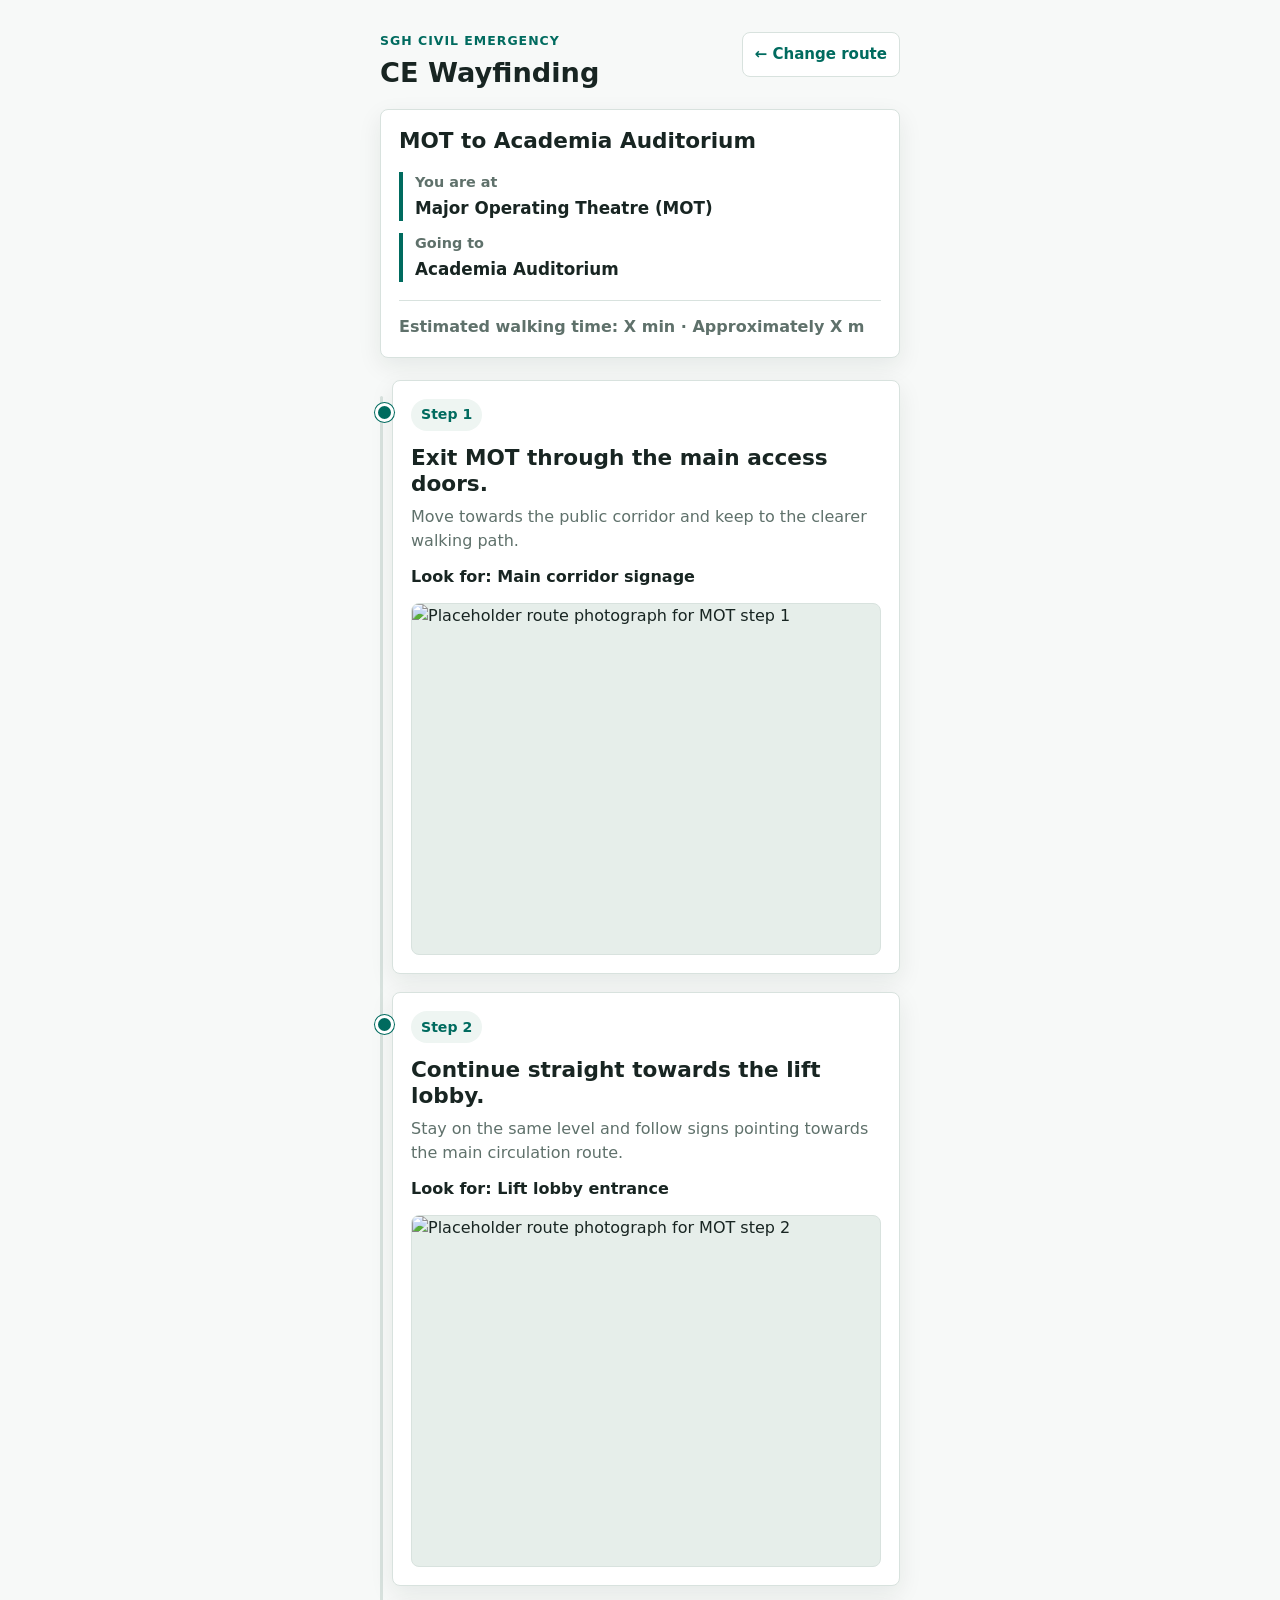
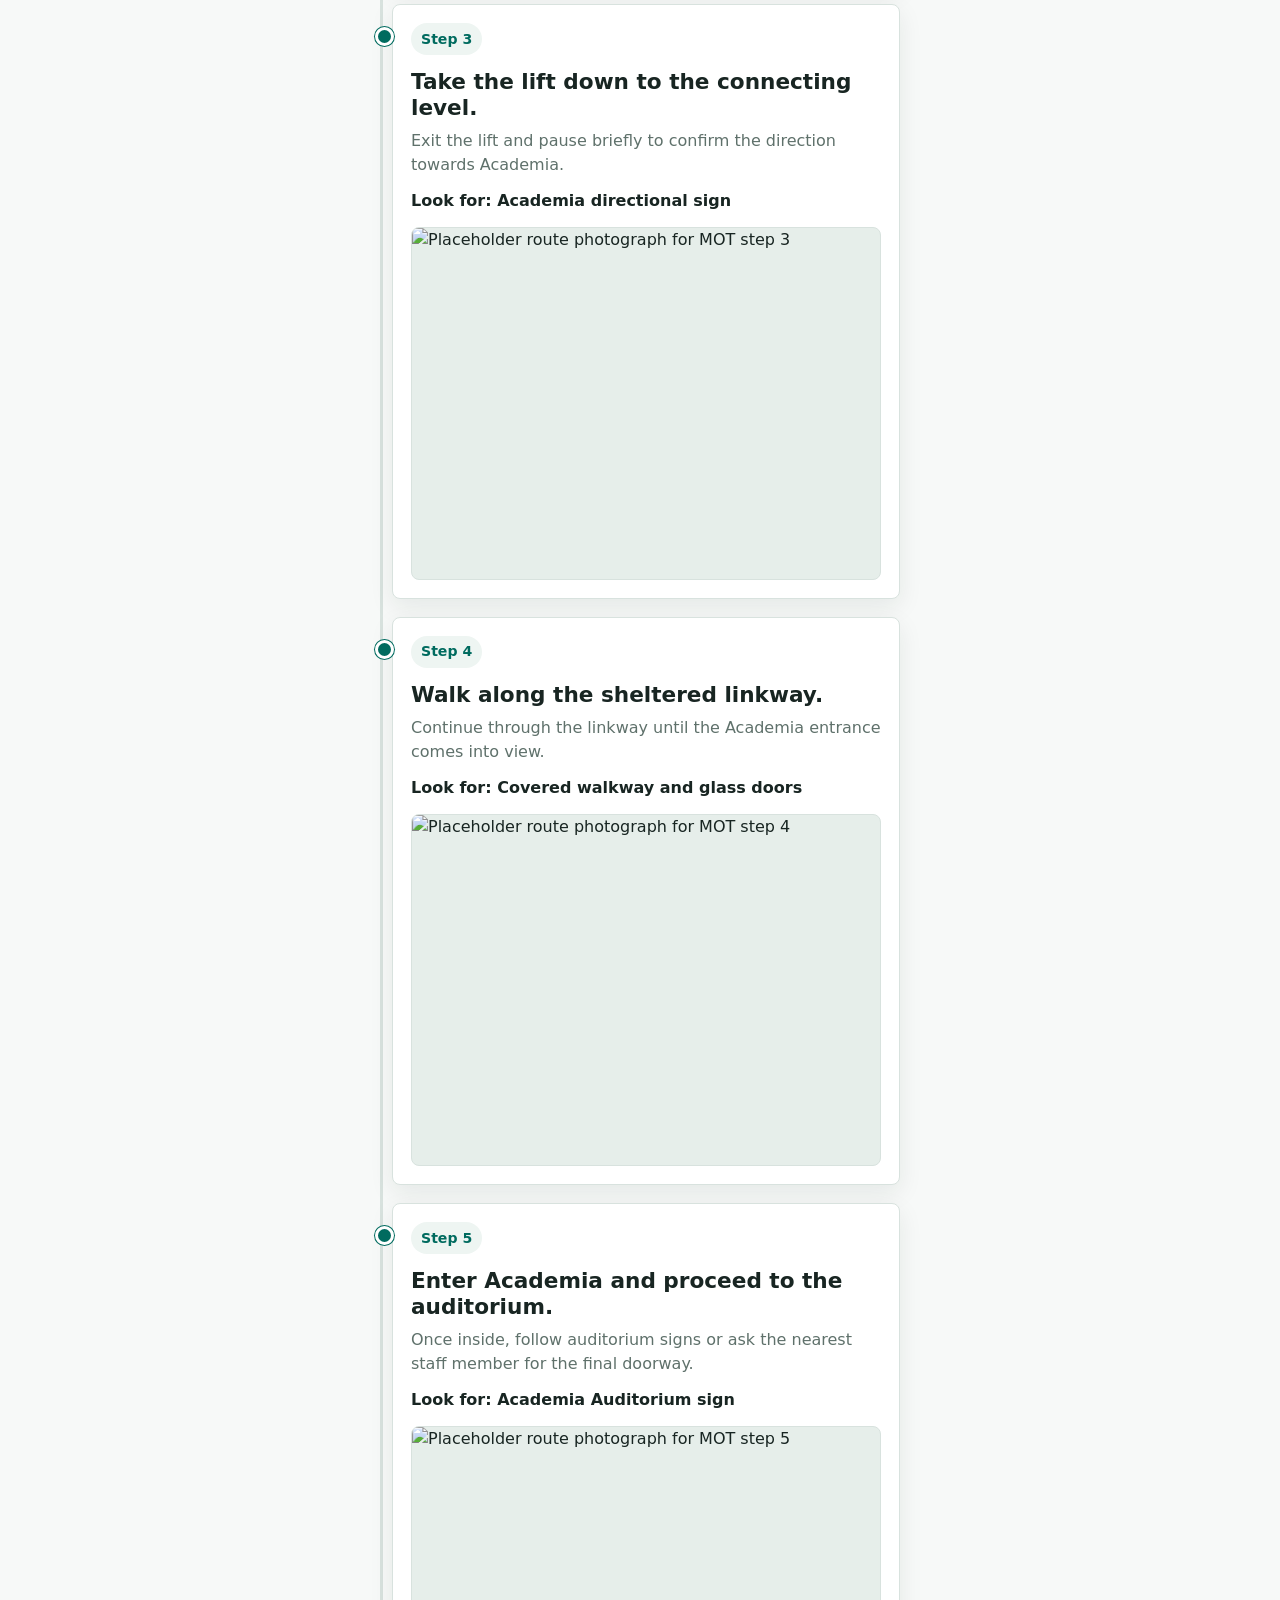
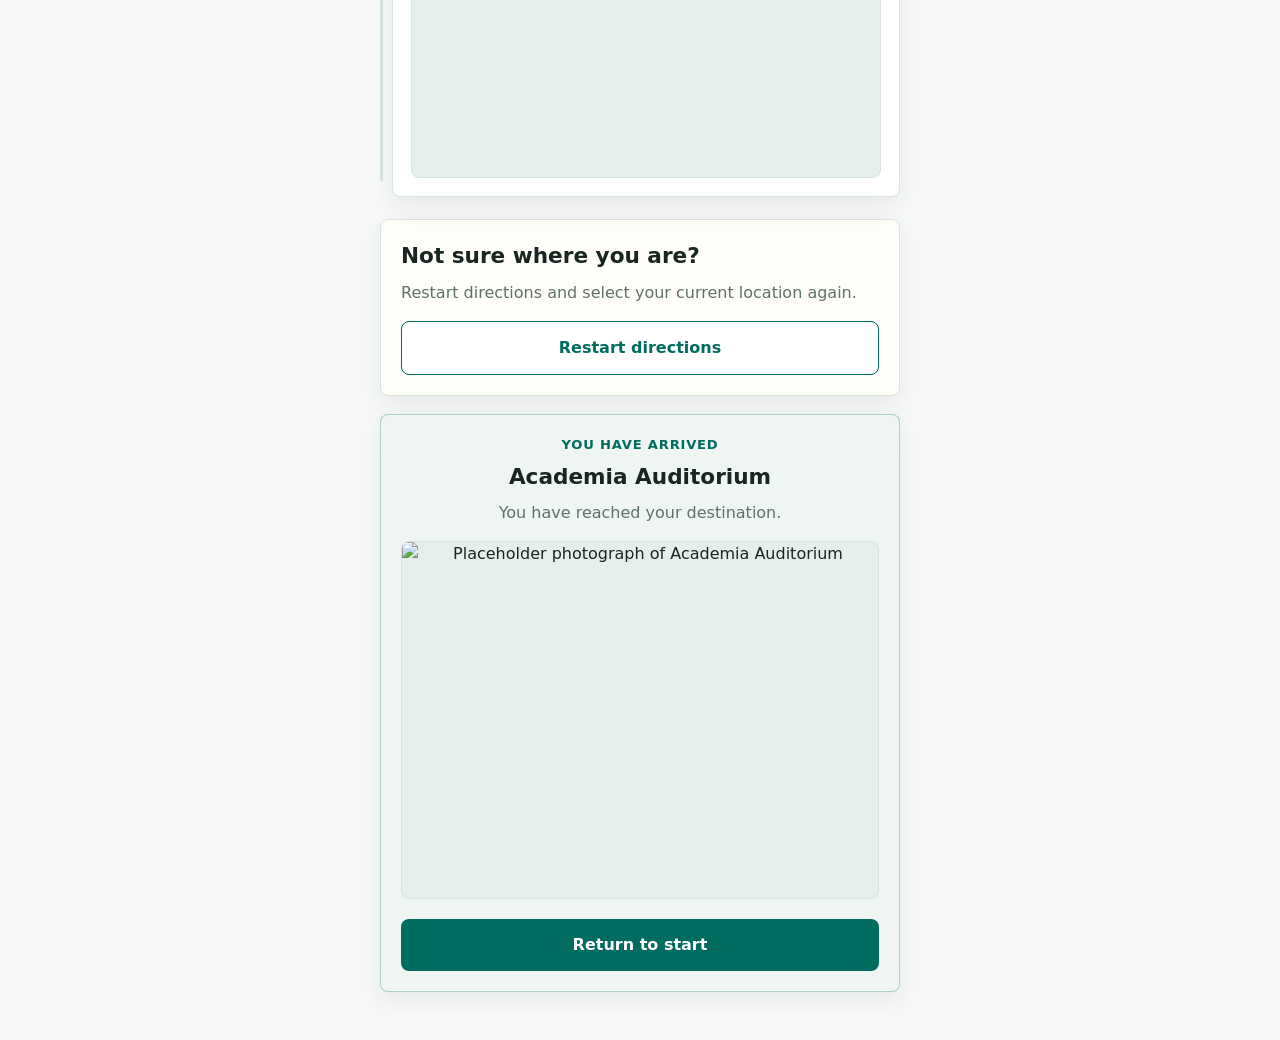
==== mot.html @ 10fa6478 "Add files via upload" ====
<!doctype html>
<html lang="en">
  <head>
    <meta charset="utf-8">
    <meta name="viewport" content="width=device-width, initial-scale=1">
    <title>MOT to Academia Auditorium | CE Wayfinding</title>
    <link rel="stylesheet" href="styles.css">
  </head>
  <body>
    <main class="app-shell route-page">
      <header class="route-header">
        <div>
          <p class="eyebrow">SGH Civil Emergency</p>
          <h1>CE Wayfinding</h1>
        </div>
        <a class="change-route" href="index.html">← Change route</a>
      </header>

      <section class="summary-card" aria-labelledby="routeTitle">
        <h2 id="routeTitle">MOT to Academia Auditorium</h2>
        <div class="summary-grid">
          <div>
            <span>You are at</span>
            <strong>Major Operating Theatre (MOT)</strong>
          </div>
          <div>
            <span>Going to</span>
            <strong>Academia Auditorium</strong>
          </div>
        </div>
        <p class="route-meta">Estimated walking time: X min · Approximately X m</p>
      </section>

      <section class="steps-list" aria-label="Route steps">
        <article class="step-card">
          <div class="step-marker">Step 1</div>
          <h3>Exit MOT through the main access doors.</h3>
          <p>Move towards the public corridor and keep to the clearer walking path.</p>
          <p class="landmark">Look for: Main corridor signage</p>
          <img src="images/mot-step1.svg" alt="Placeholder route photograph for MOT step 1">
        </article>

        <article class="step-card">
          <div class="step-marker">Step 2</div>
          <h3>Continue straight towards the lift lobby.</h3>
          <p>Stay on the same level and follow signs pointing towards the main circulation route.</p>
          <p class="landmark">Look for: Lift lobby entrance</p>
          <img src="images/mot-step2.svg" alt="Placeholder route photograph for MOT step 2">
        </article>

        <article class="step-card">
          <div class="step-marker">Step 3</div>
          <h3>Take the lift down to the connecting level.</h3>
          <p>Exit the lift and pause briefly to confirm the direction towards Academia.</p>
          <p class="landmark">Look for: Academia directional sign</p>
          <img src="images/mot-step3.svg" alt="Placeholder route photograph for MOT step 3">
        </article>

        <article class="step-card">
          <div class="step-marker">Step 4</div>
          <h3>Walk along the sheltered linkway.</h3>
          <p>Continue through the linkway until the Academia entrance comes into view.</p>
          <p class="landmark">Look for: Covered walkway and glass doors</p>
          <img src="images/mot-step4.svg" alt="Placeholder route photograph for MOT step 4">
        </article>

        <article class="step-card">
          <div class="step-marker">Step 5</div>
          <h3>Enter Academia and proceed to the auditorium.</h3>
          <p>Once inside, follow auditorium signs or ask the nearest staff member for the final doorway.</p>
          <p class="landmark">Look for: Academia Auditorium sign</p>
          <img src="images/mot-step5.svg" alt="Placeholder route photograph for MOT step 5">
        </article>
      </section>

      <section class="lost-card">
        <h2>Not sure where you are?</h2>
        <p>Restart directions and select your current location again.</p>
        <a class="button secondary-button" href="index.html">Restart directions</a>
      </section>

      <section class="arrival-card">
        <p>You have arrived</p>
        <h2>Academia Auditorium</h2>
        <p>You have reached your destination.</p>
        <img src="images/academia-auditorium.svg" alt="Placeholder photograph of Academia Auditorium">
        <a class="button primary-button" href="index.html">Return to start</a>
      </section>
    </main>
  </body>
</html>
---- styles.css ----
:root {
  color-scheme: light;
  --bg: #f7f9f8;
  --surface: #ffffff;
  --surface-soft: #eef5f2;
  --text: #182522;
  --muted: #5f716b;
  --border: #d8e2de;
  --primary: #006b5f;
  --primary-dark: #00534a;
  --accent: #c2472f;
  --shadow: 0 8px 24px rgba(15, 36, 31, 0.08);
}

* {
  box-sizing: border-box;
}

html {
  min-height: 100%;
  background: var(--bg);
}

body {
  min-height: 100%;
  margin: 0;
  color: var(--text);
  font-family: system-ui, -apple-system, BlinkMacSystemFont, "Segoe UI", sans-serif;
  font-size: 16px;
  line-height: 1.5;
}

a {
  color: inherit;
}

.app-shell {
  width: 100%;
  max-width: 560px;
  min-height: 100vh;
  margin: 0 auto;
  padding: 20px 16px 32px;
}

.landing-page {
  display: flex;
  flex-direction: column;
  justify-content: center;
  gap: 28px;
}

.page-header,
.route-header {
  margin-bottom: 4px;
}

.eyebrow {
  margin: 0 0 8px;
  color: var(--primary);
  font-size: 0.78rem;
  font-weight: 800;
  letter-spacing: 0.08em;
  text-transform: uppercase;
}

h1,
h2,
h3,
p {
  overflow-wrap: anywhere;
}

h1 {
  margin: 0;
  font-size: 2.25rem;
  line-height: 1.05;
}

.page-header p:last-child {
  max-width: 30rem;
  margin: 14px 0 0;
  color: var(--muted);
  font-size: 1.05rem;
}

.route-form,
.summary-card,
.step-card,
.lost-card,
.arrival-card {
  border: 1px solid var(--border);
  border-radius: 8px;
  background: var(--surface);
  box-shadow: var(--shadow);
}

.route-form {
  display: grid;
  gap: 20px;
  padding: 20px;
}

.field-group {
  display: grid;
  gap: 8px;
}

label {
  font-weight: 750;
}

select {
  width: 100%;
  min-height: 52px;
  border: 1px solid #b9c8c3;
  border-radius: 8px;
  background: var(--surface);
  color: var(--text);
  font: inherit;
  padding: 0 42px 0 14px;
}

select:focus,
.button:focus-visible,
.change-route:focus-visible {
  outline: 3px solid rgba(0, 107, 95, 0.25);
  outline-offset: 2px;
}

.form-message {
  min-height: 1.5em;
  margin: -4px 0 0;
  color: var(--accent);
  font-weight: 700;
}

.selection-preview {
  display: grid;
  grid-template-columns: 92px 1fr;
  align-items: center;
  gap: 12px;
  margin-top: 4px;
  border: 1px solid var(--border);
  border-radius: 8px;
  background: var(--surface-soft);
  padding: 10px;
}

.selection-preview[hidden] {
  display: none;
}

.selection-preview img {
  width: 92px;
  aspect-ratio: 4 / 3;
  border: 1px solid var(--border);
  border-radius: 8px;
  object-fit: cover;
  background: #e6eeea;
}

.selection-preview span {
  display: block;
  color: var(--muted);
  font-size: 0.84rem;
  font-weight: 750;
}

.selection-preview strong {
  display: block;
  margin-top: 2px;
  line-height: 1.25;
}

.button {
  display: inline-flex;
  align-items: center;
  justify-content: center;
  min-height: 52px;
  width: 100%;
  border: 0;
  border-radius: 8px;
  padding: 14px 18px;
  font: inherit;
  font-weight: 800;
  text-align: center;
  text-decoration: none;
  cursor: pointer;
}

.primary-button {
  background: var(--primary);
  color: #ffffff;
}

.primary-button:active {
  background: var(--primary-dark);
}

.secondary-button {
  border: 1px solid var(--primary);
  background: #ffffff;
  color: var(--primary);
}

.route-page {
  padding-bottom: 40px;
}

.route-header {
  display: flex;
  align-items: flex-start;
  justify-content: space-between;
  gap: 16px;
  padding-bottom: 18px;
}

.route-header h1 {
  font-size: 1.7rem;
}

.change-route {
  min-width: max-content;
  border: 1px solid var(--border);
  border-radius: 8px;
  background: var(--surface);
  padding: 10px 12px;
  color: var(--primary);
  font-size: 0.94rem;
  font-weight: 800;
  text-decoration: none;
}

.summary-card {
  padding: 18px;
}

.summary-card h2 {
  margin: 0 0 18px;
  font-size: 1.35rem;
  line-height: 1.2;
}

.summary-grid {
  display: grid;
  gap: 12px;
}

.summary-grid div {
  border-left: 4px solid var(--primary);
  padding-left: 12px;
}

.summary-grid span {
  display: block;
  color: var(--muted);
  font-size: 0.9rem;
  font-weight: 700;
}

.summary-grid strong {
  display: block;
  margin-top: 2px;
  font-size: 1.05rem;
}

.route-meta {
  margin: 18px 0 0;
  border-top: 1px solid var(--border);
  padding-top: 14px;
  color: var(--muted);
  font-weight: 700;
}

.steps-list {
  position: relative;
  display: grid;
  gap: 18px;
  margin: 22px 0;
  padding-left: 12px;
}

.steps-list::before {
  content: "";
  position: absolute;
  top: 16px;
  bottom: 16px;
  left: 0;
  width: 3px;
  border-radius: 999px;
  background: var(--border);
}

.step-card {
  position: relative;
  padding: 18px;
}

.step-card::before {
  content: "";
  position: absolute;
  top: 22px;
  left: -18px;
  width: 13px;
  height: 13px;
  border: 3px solid var(--surface);
  border-radius: 999px;
  background: var(--primary);
  box-shadow: 0 0 0 1px var(--primary);
}

.step-marker {
  display: inline-flex;
  align-items: center;
  min-height: 32px;
  border-radius: 999px;
  background: var(--surface-soft);
  padding: 5px 10px;
  color: var(--primary);
  font-size: 0.88rem;
  font-weight: 850;
}

.step-card h3 {
  margin: 14px 0 8px;
  font-size: 1.35rem;
  line-height: 1.2;
}

.step-card p {
  margin: 0 0 12px;
  color: var(--muted);
}

.step-card .landmark {
  margin-bottom: 14px;
  color: var(--text);
  font-weight: 800;
}

.step-card img {
  display: block;
  width: 100%;
  height: auto;
  aspect-ratio: 4 / 3;
  border: 1px solid var(--border);
  border-radius: 8px;
  object-fit: cover;
  background: #e6eeea;
}

.lost-card,
.arrival-card {
  padding: 20px;
  margin-top: 18px;
}

.lost-card {
  background: #fffdf8;
}

.lost-card h2,
.arrival-card h2 {
  margin: 0 0 8px;
  font-size: 1.35rem;
}

.lost-card p,
.arrival-card p {
  margin: 0 0 16px;
  color: var(--muted);
}

.arrival-card {
  border-color: rgba(0, 107, 95, 0.28);
  background: var(--surface-soft);
  text-align: center;
}

.arrival-card p:first-child {
  margin-bottom: 6px;
  color: var(--primary);
  font-weight: 850;
  text-transform: uppercase;
  letter-spacing: 0.06em;
  font-size: 0.82rem;
}

.arrival-card img {
  display: block;
  width: 100%;
  height: auto;
  aspect-ratio: 4 / 3;
  border: 1px solid var(--border);
  border-radius: 8px;
  object-fit: cover;
  margin: 0 0 16px;
  background: #e6eeea;
}

.arrival-card .button {
  margin-top: 4px;
}

@media (min-width: 620px) {
  .app-shell {
    padding: 32px 20px 48px;
  }

  .landing-page {
    justify-content: flex-start;
    padding-top: 72px;
  }
}
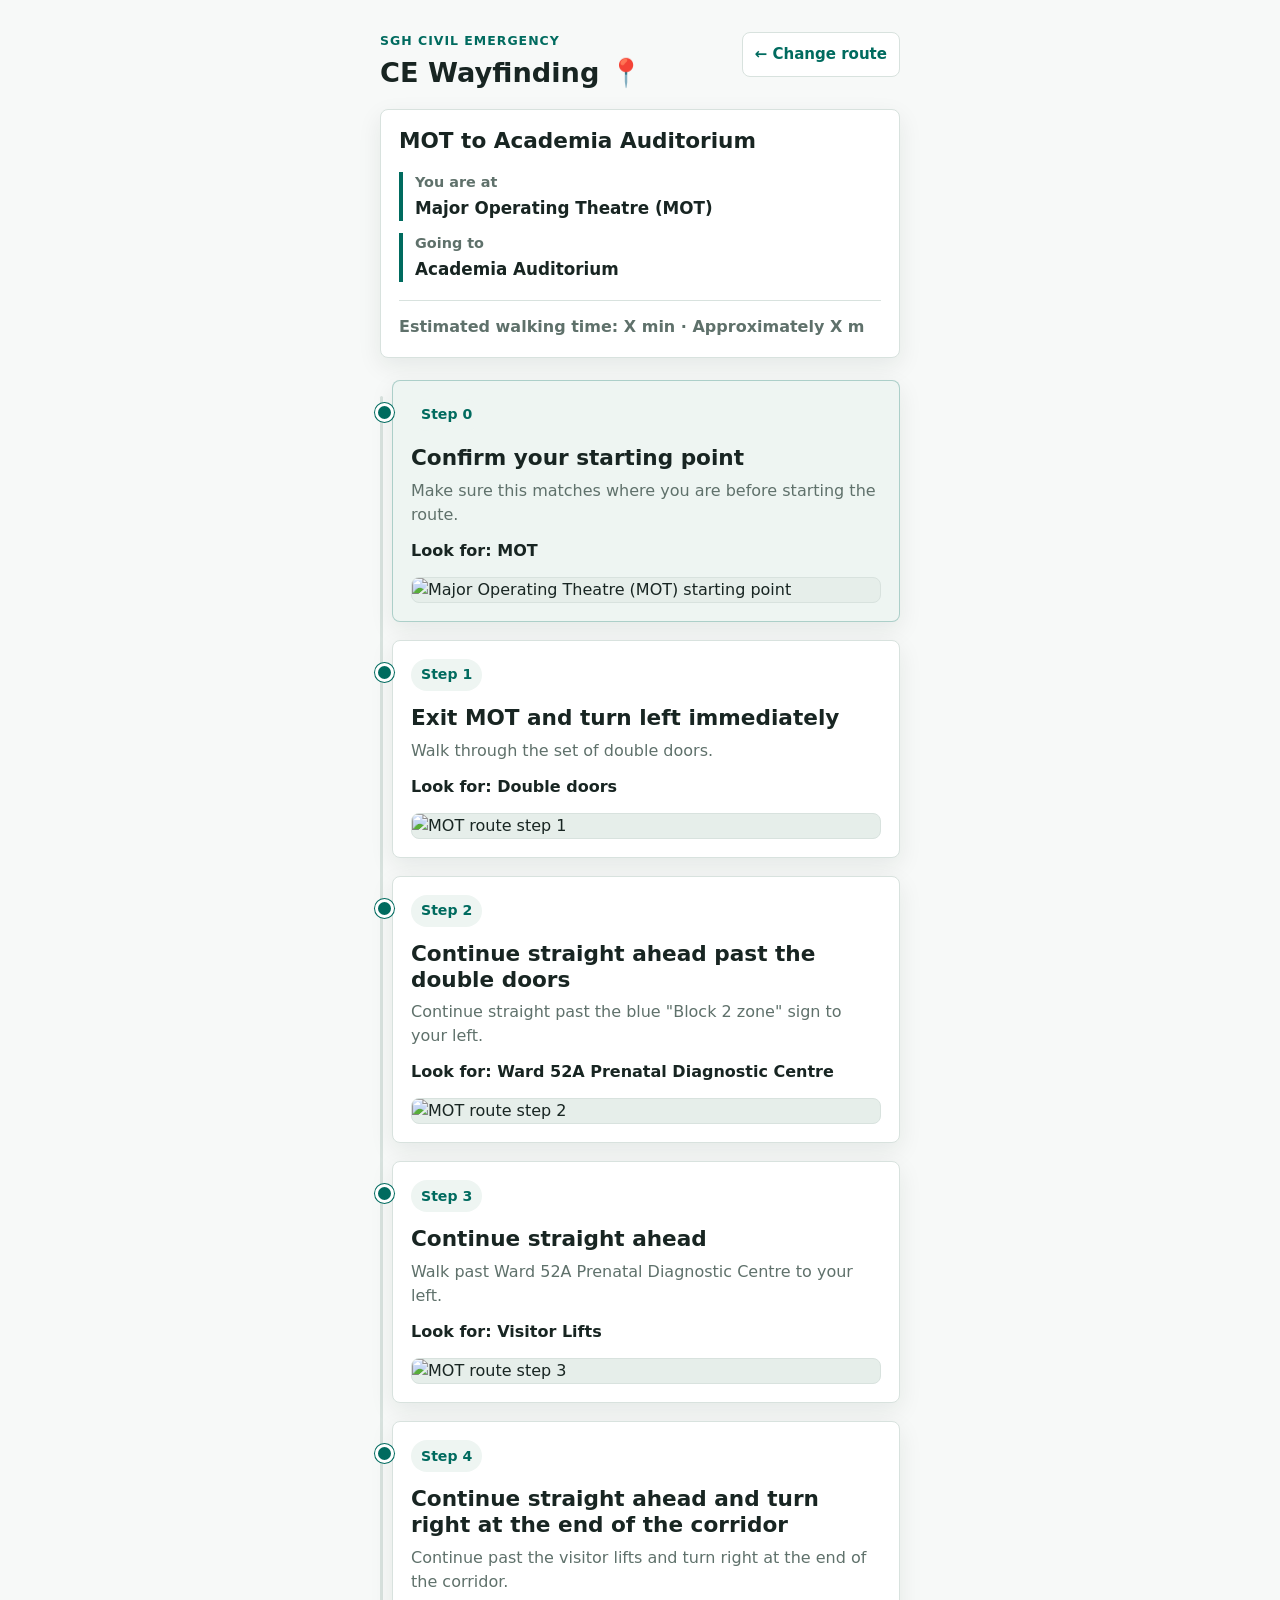
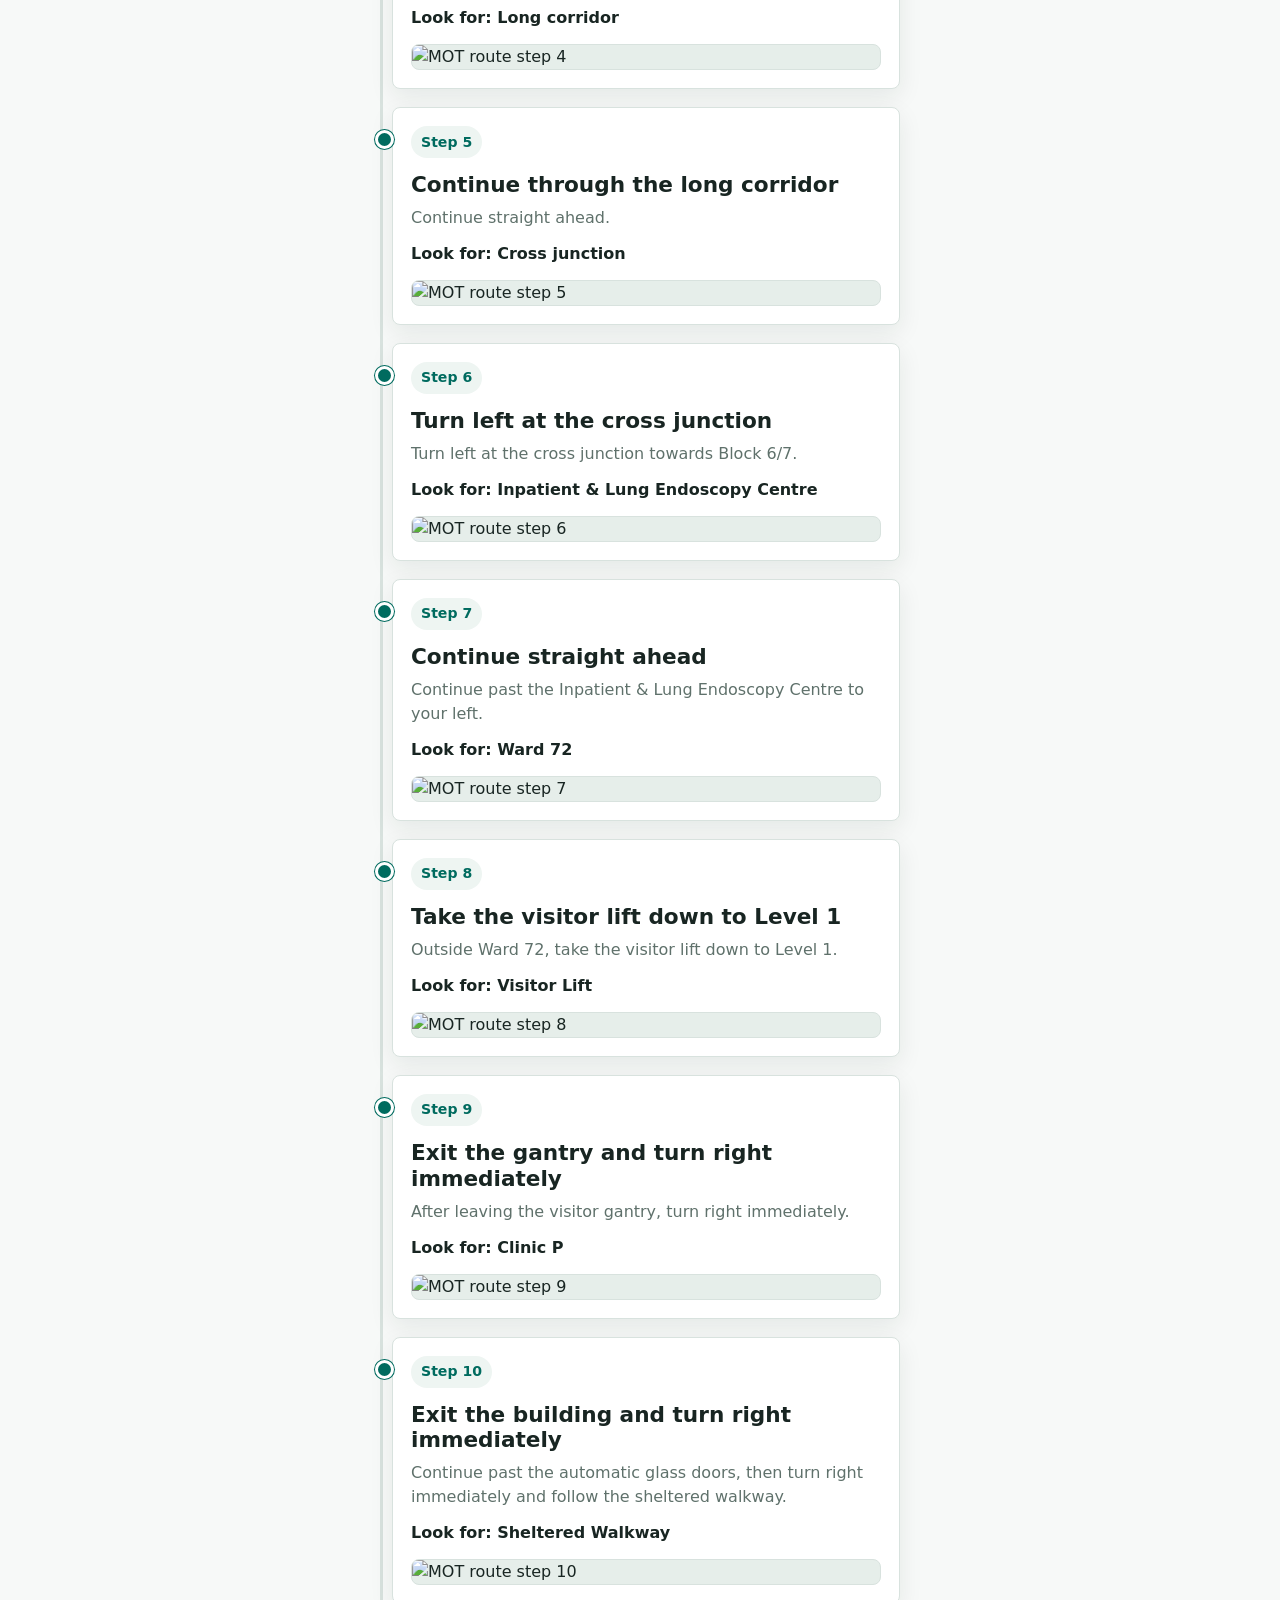
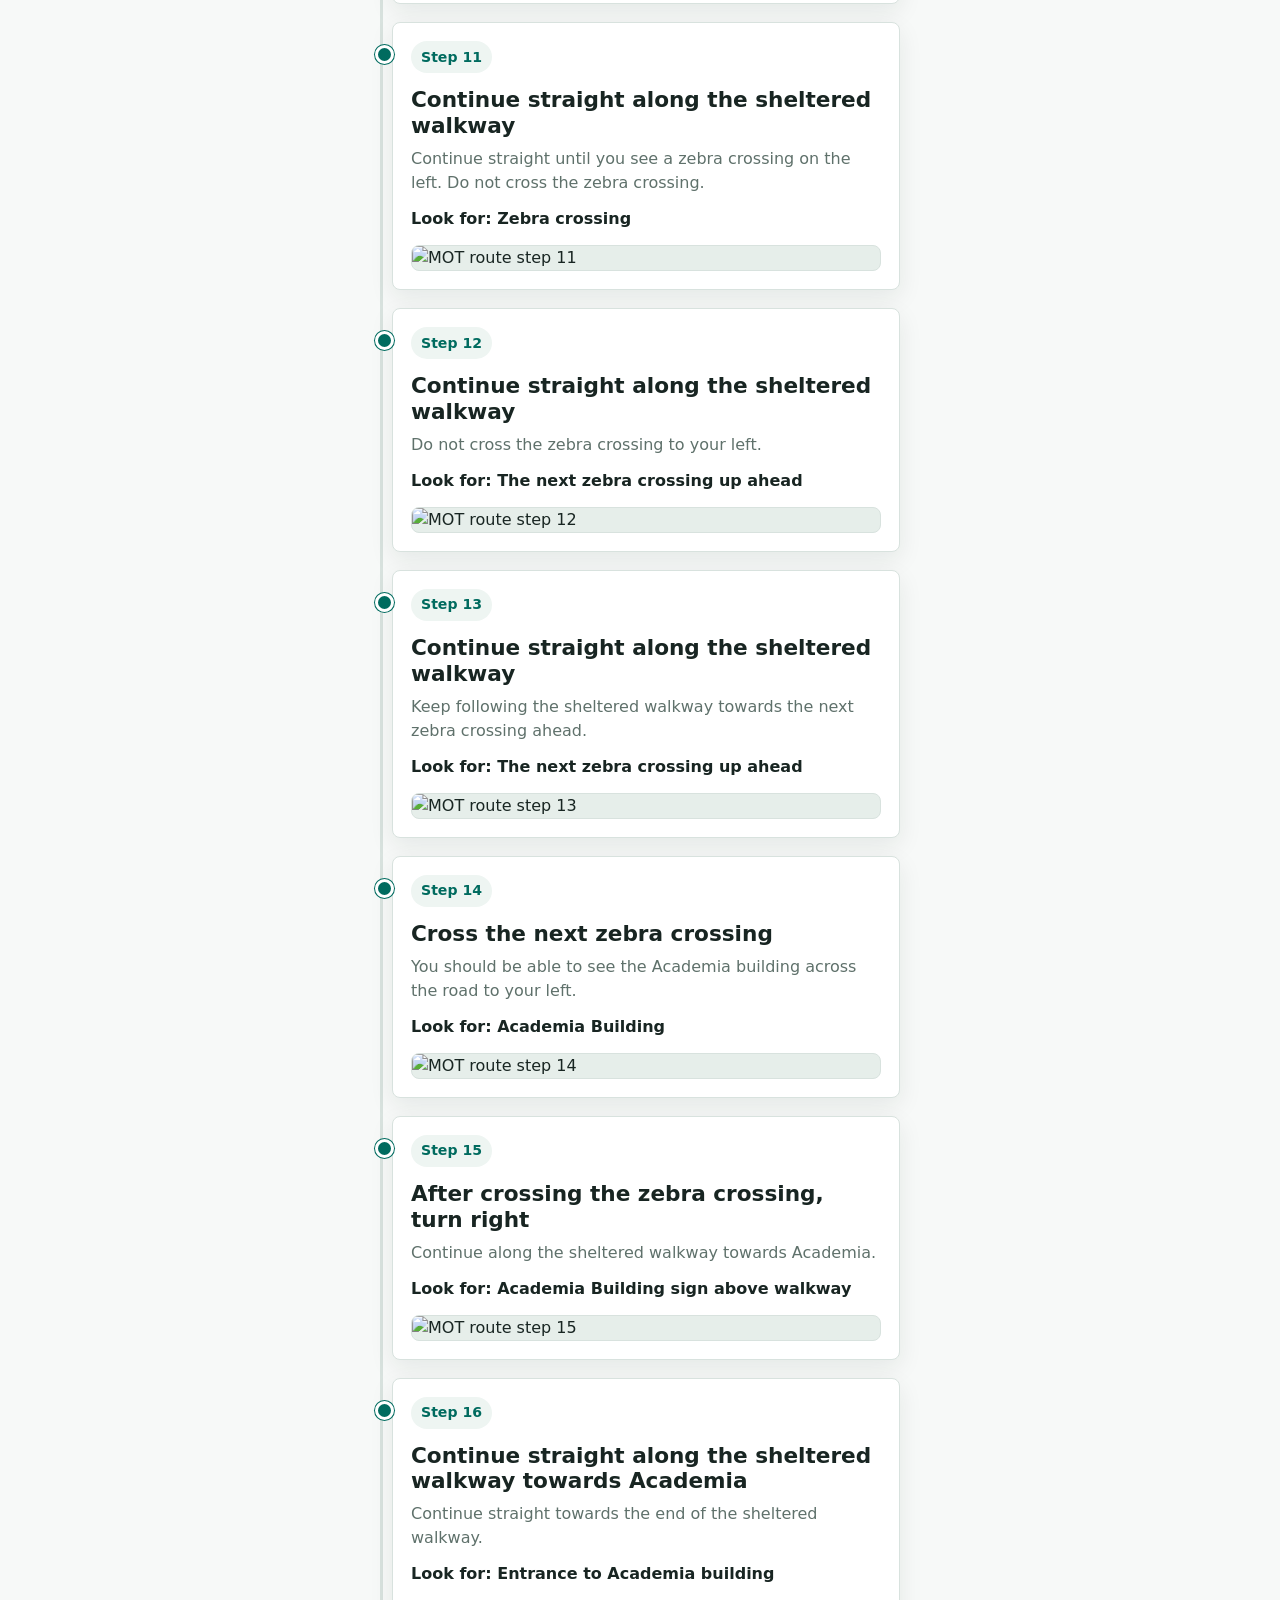
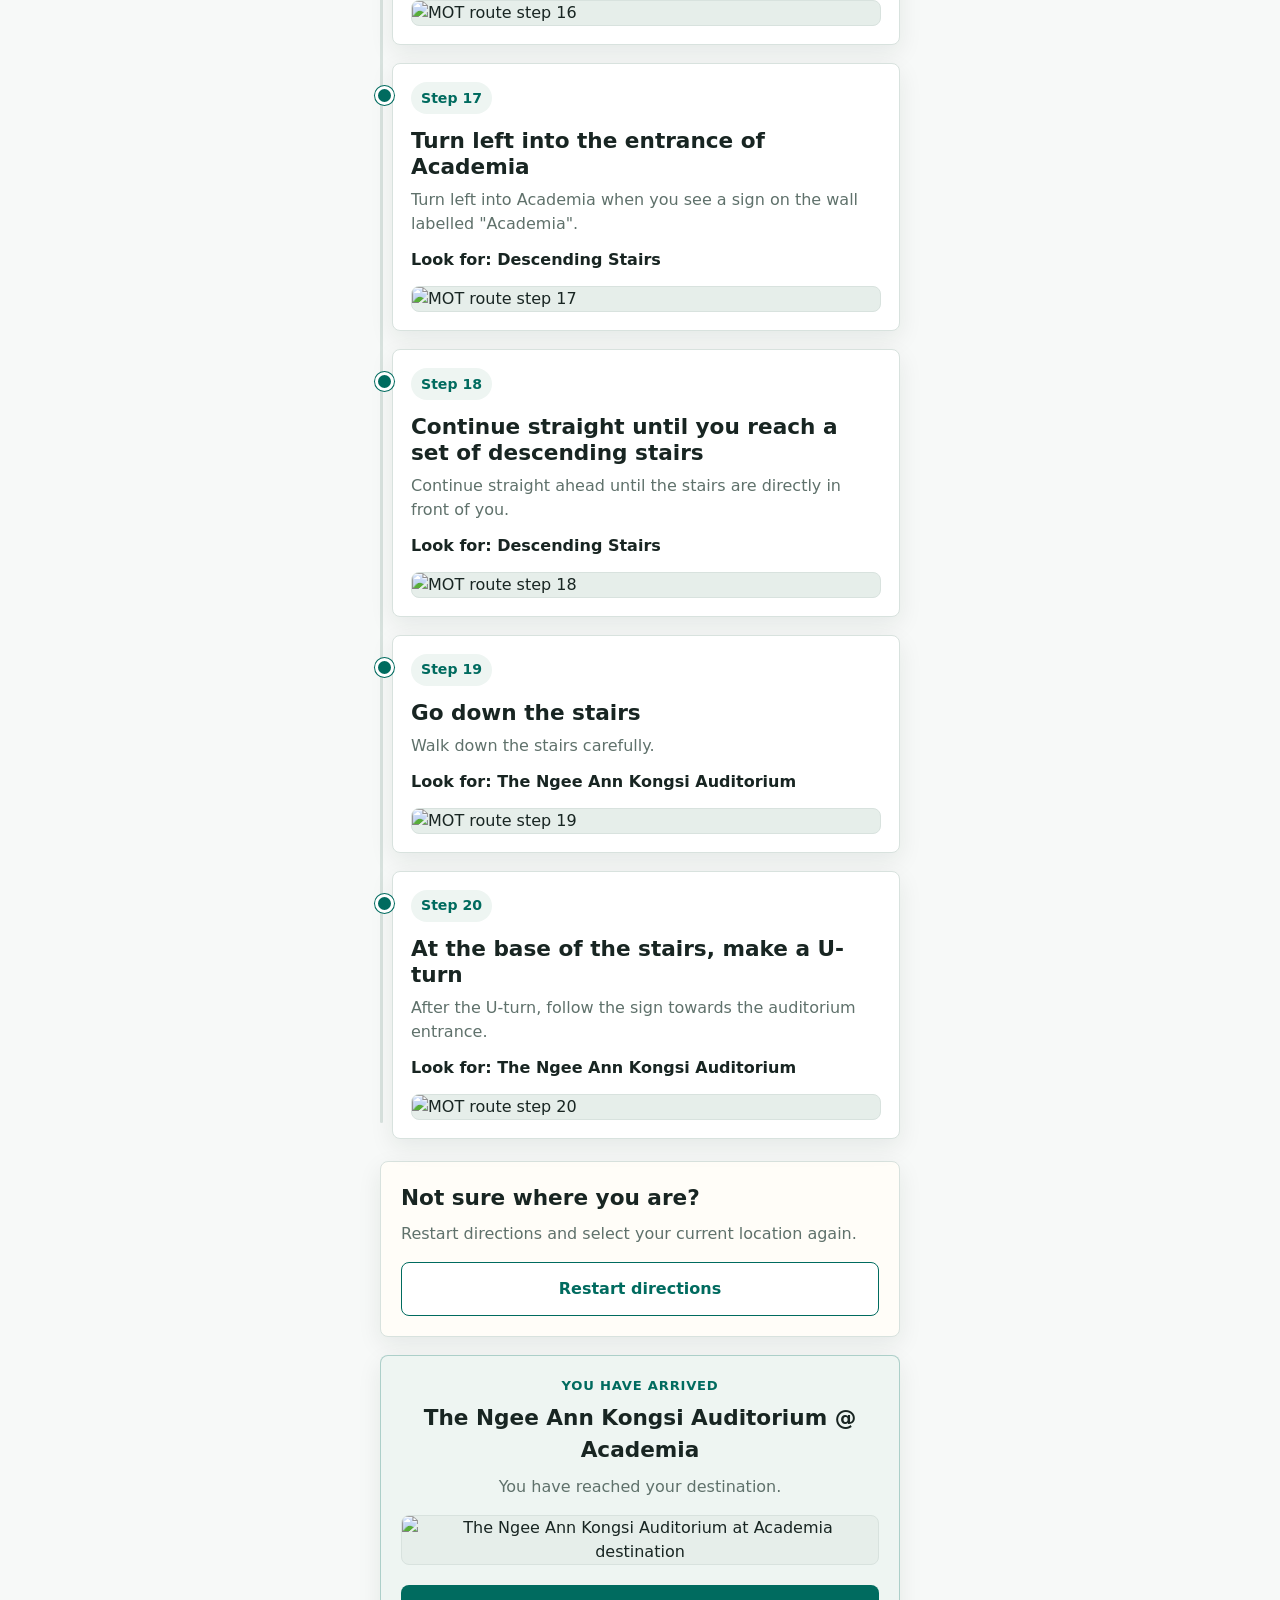
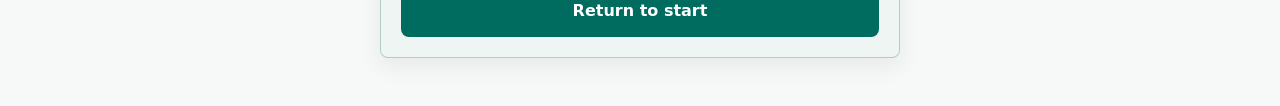
==== commit 7704a9b4: "update codes html css js no images yet" ====
--- a/mot.html
+++ b/mot.html
@@ -11,7 +11,7 @@
       <header class="route-header">
         <div>
           <p class="eyebrow">SGH Civil Emergency</p>
-          <h1>CE Wayfinding</h1>
+          <h1>CE Wayfinding 📍</h1>
         </div>
         <a class="change-route" href="index.html">← Change route</a>
       </header>
@@ -32,44 +32,171 @@
       </section>
 
       <section class="steps-list" aria-label="Route steps">
+        <article class="step-card start-step">
+          <div class="step-marker">Step 0</div>
+          <h3>Confirm your starting point</h3>
+          <p>Make sure this matches where you are before starting the route.</p>
+          <p class="landmark">Look for: MOT</p>
+          <img src="routeimages/p1_mot/mot.png" alt="Major Operating Theatre (MOT) starting point">
+        </article>
         <article class="step-card">
           <div class="step-marker">Step 1</div>
-          <h3>Exit MOT through the main access doors.</h3>
-          <p>Move towards the public corridor and keep to the clearer walking path.</p>
-          <p class="landmark">Look for: Main corridor signage</p>
-          <img src="images/mot-step1.svg" alt="Placeholder route photograph for MOT step 1">
+          <h3>Exit MOT and turn left immediately</h3>
+          <p>Walk through the set of double doors.</p>
+          <p class="landmark">Look for: Double doors</p>
+          <img src="routeimages/p1_mot/1.png" alt="MOT route step 1">
         </article>
 
         <article class="step-card">
           <div class="step-marker">Step 2</div>
-          <h3>Continue straight towards the lift lobby.</h3>
-          <p>Stay on the same level and follow signs pointing towards the main circulation route.</p>
-          <p class="landmark">Look for: Lift lobby entrance</p>
-          <img src="images/mot-step2.svg" alt="Placeholder route photograph for MOT step 2">
+          <h3>Continue straight ahead past the double doors</h3>
+          <p>Continue straight past the blue "Block 2 zone" sign to your left.</p>
+          <p class="landmark">Look for: Ward 52A Prenatal Diagnostic Centre</p>
+          <img src="routeimages/p1_mot/2.png" alt="MOT route step 2">
         </article>
 
         <article class="step-card">
           <div class="step-marker">Step 3</div>
-          <h3>Take the lift down to the connecting level.</h3>
-          <p>Exit the lift and pause briefly to confirm the direction towards Academia.</p>
-          <p class="landmark">Look for: Academia directional sign</p>
-          <img src="images/mot-step3.svg" alt="Placeholder route photograph for MOT step 3">
+          <h3>Continue straight ahead</h3>
+          <p>Walk past Ward 52A Prenatal Diagnostic Centre to your left.</p>
+          <p class="landmark">Look for: Visitor Lifts</p>
+          <img src="routeimages/p1_mot/3.png" alt="MOT route step 3">
         </article>
 
         <article class="step-card">
           <div class="step-marker">Step 4</div>
-          <h3>Walk along the sheltered linkway.</h3>
-          <p>Continue through the linkway until the Academia entrance comes into view.</p>
-          <p class="landmark">Look for: Covered walkway and glass doors</p>
-          <img src="images/mot-step4.svg" alt="Placeholder route photograph for MOT step 4">
+          <h3>Continue straight ahead and turn right at the end of the corridor</h3>
+          <p>Continue past the visitor lifts and turn right at the end of the corridor.</p>
+          <p class="landmark">Look for: Long corridor</p>
+          <img src="routeimages/p1_mot/4.png" alt="MOT route step 4">
         </article>
 
         <article class="step-card">
           <div class="step-marker">Step 5</div>
-          <h3>Enter Academia and proceed to the auditorium.</h3>
-          <p>Once inside, follow auditorium signs or ask the nearest staff member for the final doorway.</p>
-          <p class="landmark">Look for: Academia Auditorium sign</p>
-          <img src="images/mot-step5.svg" alt="Placeholder route photograph for MOT step 5">
+          <h3>Continue through the long corridor</h3>
+          <p>Continue straight ahead.</p>
+          <p class="landmark">Look for: Cross junction</p>
+          <img src="routeimages/p1_mot/5.png" alt="MOT route step 5">
+        </article>
+
+        <article class="step-card">
+          <div class="step-marker">Step 6</div>
+          <h3>Turn left at the cross junction</h3>
+          <p>Turn left at the cross junction towards Block 6/7.</p>
+          <p class="landmark">Look for: Inpatient & Lung Endoscopy Centre</p>
+          <img src="routeimages/p1_mot/6.png" alt="MOT route step 6">
+        </article>
+
+        <article class="step-card">
+          <div class="step-marker">Step 7</div>
+          <h3>Continue straight ahead</h3>
+          <p>Continue past the Inpatient & Lung Endoscopy Centre to your left.</p>
+          <p class="landmark">Look for: Ward 72</p>
+          <img src="routeimages/p1_mot/7.png" alt="MOT route step 7">
+        </article>
+
+        <article class="step-card">
+          <div class="step-marker">Step 8</div>
+          <h3>Take the visitor lift down to Level 1</h3>
+          <p>Outside Ward 72, take the visitor lift down to Level 1.</p>
+          <p class="landmark">Look for: Visitor Lift</p>
+          <img src="routeimages/p1_mot/8.png" alt="MOT route step 8">
+        </article>
+
+        <article class="step-card">
+          <div class="step-marker">Step 9</div>
+          <h3>Exit the gantry and turn right immediately</h3>
+          <p>After leaving the visitor gantry, turn right immediately.</p>
+          <p class="landmark">Look for: Clinic P</p>
+          <img src="routeimages/p1_mot/9.png" alt="MOT route step 9">
+        </article>
+
+        <article class="step-card">
+          <div class="step-marker">Step 10</div>
+          <h3>Exit the building and turn right immediately</h3>
+          <p>Continue past the automatic glass doors, then turn right immediately and follow the sheltered walkway.</p>
+          <p class="landmark">Look for: Sheltered Walkway</p>
+          <img src="routeimages/p1_mot/10.png" alt="MOT route step 10">
+        </article>
+
+        <article class="step-card">
+          <div class="step-marker">Step 11</div>
+          <h3>Continue straight along the sheltered walkway</h3>
+          <p>Continue straight until you see a zebra crossing on the left. Do not cross the zebra crossing.</p>
+          <p class="landmark">Look for: Zebra crossing</p>
+          <img src="routeimages/p1_mot/11.png" alt="MOT route step 11">
+        </article>
+
+        <article class="step-card">
+          <div class="step-marker">Step 12</div>
+          <h3>Continue straight along the sheltered walkway</h3>
+          <p>Do not cross the zebra crossing to your left.</p>
+          <p class="landmark">Look for: The next zebra crossing up ahead</p>
+          <img src="routeimages/p1_mot/12.png" alt="MOT route step 12">
+        </article>
+
+        <article class="step-card">
+          <div class="step-marker">Step 13</div>
+          <h3>Continue straight along the sheltered walkway</h3>
+          <p>Keep following the sheltered walkway towards the next zebra crossing ahead.</p>
+          <p class="landmark">Look for: The next zebra crossing up ahead</p>
+          <img src="routeimages/p1_mot/13.png" alt="MOT route step 13">
+        </article>
+
+        <article class="step-card">
+          <div class="step-marker">Step 14</div>
+          <h3>Cross the next zebra crossing</h3>
+          <p>You should be able to see the Academia building across the road to your left.</p>
+          <p class="landmark">Look for: Academia Building</p>
+          <img src="routeimages/p1_mot/14.png" alt="MOT route step 14">
+        </article>
+
+        <article class="step-card">
+          <div class="step-marker">Step 15</div>
+          <h3>After crossing the zebra crossing, turn right</h3>
+          <p>Continue along the sheltered walkway towards Academia.</p>
+          <p class="landmark">Look for: Academia Building sign above walkway</p>
+          <img src="routeimages/p1_mot/15.png" alt="MOT route step 15">
+        </article>
+
+        <article class="step-card">
+          <div class="step-marker">Step 16</div>
+          <h3>Continue straight along the sheltered walkway towards Academia</h3>
+          <p>Continue straight towards the end of the sheltered walkway.</p>
+          <p class="landmark">Look for: Entrance to Academia building</p>
+          <img src="routeimages/p1_mot/16.png" alt="MOT route step 16">
+        </article>
+
+        <article class="step-card">
+          <div class="step-marker">Step 17</div>
+          <h3>Turn left into the entrance of Academia</h3>
+          <p>Turn left into Academia when you see a sign on the wall labelled "Academia".</p>
+          <p class="landmark">Look for: Descending Stairs</p>
+          <img src="routeimages/p1_mot/17.png" alt="MOT route step 17">
+        </article>
+
+        <article class="step-card">
+          <div class="step-marker">Step 18</div>
+          <h3>Continue straight until you reach a set of descending stairs</h3>
+          <p>Continue straight ahead until the stairs are directly in front of you.</p>
+          <p class="landmark">Look for: Descending Stairs</p>
+          <img src="routeimages/p1_mot/18.png" alt="MOT route step 18">
+        </article>
+
+        <article class="step-card">
+          <div class="step-marker">Step 19</div>
+          <h3>Go down the stairs</h3>
+          <p>Walk down the stairs carefully.</p>
+          <p class="landmark">Look for: The Ngee Ann Kongsi Auditorium</p>
+          <img src="routeimages/p1_mot/19.png" alt="MOT route step 19">
+        </article>
+
+        <article class="step-card">
+          <div class="step-marker">Step 20</div>
+          <h3>At the base of the stairs, make a U-turn</h3>
+          <p>After the U-turn, follow the sign towards the auditorium entrance.</p>
+          <p class="landmark">Look for: The Ngee Ann Kongsi Auditorium</p>
+          <img src="routeimages/p1_mot/20.png" alt="MOT route step 20">
         </article>
       </section>
 
@@ -81,9 +208,9 @@
 
       <section class="arrival-card">
         <p>You have arrived</p>
-        <h2>Academia Auditorium</h2>
+        <h2>The Ngee Ann Kongsi Auditorium @ Academia</h2>
         <p>You have reached your destination.</p>
-        <img src="images/academia-auditorium.svg" alt="Placeholder photograph of Academia Auditorium">
+        <img src="routeimages/p1_mot/academia.png" alt="The Ngee Ann Kongsi Auditorium at Academia destination">
         <a class="button primary-button" href="index.html">Return to start</a>
       </section>
     </main>
--- a/styles.css
+++ b/styles.css
@@ -152,10 +152,8 @@
 
 .selection-preview img {
   width: 92px;
-  aspect-ratio: 4 / 3;
-  border: 1px solid var(--border);
-  border-radius: 8px;
-  object-fit: cover;
+  border: 1px solid var(--border);
+  border-radius: 8px;
   background: #e6eeea;
 }
 
@@ -271,6 +269,7 @@
   color: var(--muted);
   font-weight: 700;
 }
+
 
 .steps-list {
   position: relative;
@@ -294,6 +293,11 @@
 .step-card {
   position: relative;
   padding: 18px;
+}
+
+.start-step {
+  border-color: rgba(0, 107, 95, 0.28);
+  background: var(--surface-soft);
 }
 
 .step-card::before {
@@ -342,10 +346,8 @@
   display: block;
   width: 100%;
   height: auto;
-  aspect-ratio: 4 / 3;
-  border: 1px solid var(--border);
-  border-radius: 8px;
-  object-fit: cover;
+  border: 1px solid var(--border);
+  border-radius: 8px;
   background: #e6eeea;
 }
 
@@ -390,10 +392,8 @@
   display: block;
   width: 100%;
   height: auto;
-  aspect-ratio: 4 / 3;
-  border: 1px solid var(--border);
-  border-radius: 8px;
-  object-fit: cover;
+  border: 1px solid var(--border);
+  border-radius: 8px;
   margin: 0 0 16px;
   background: #e6eeea;
 }
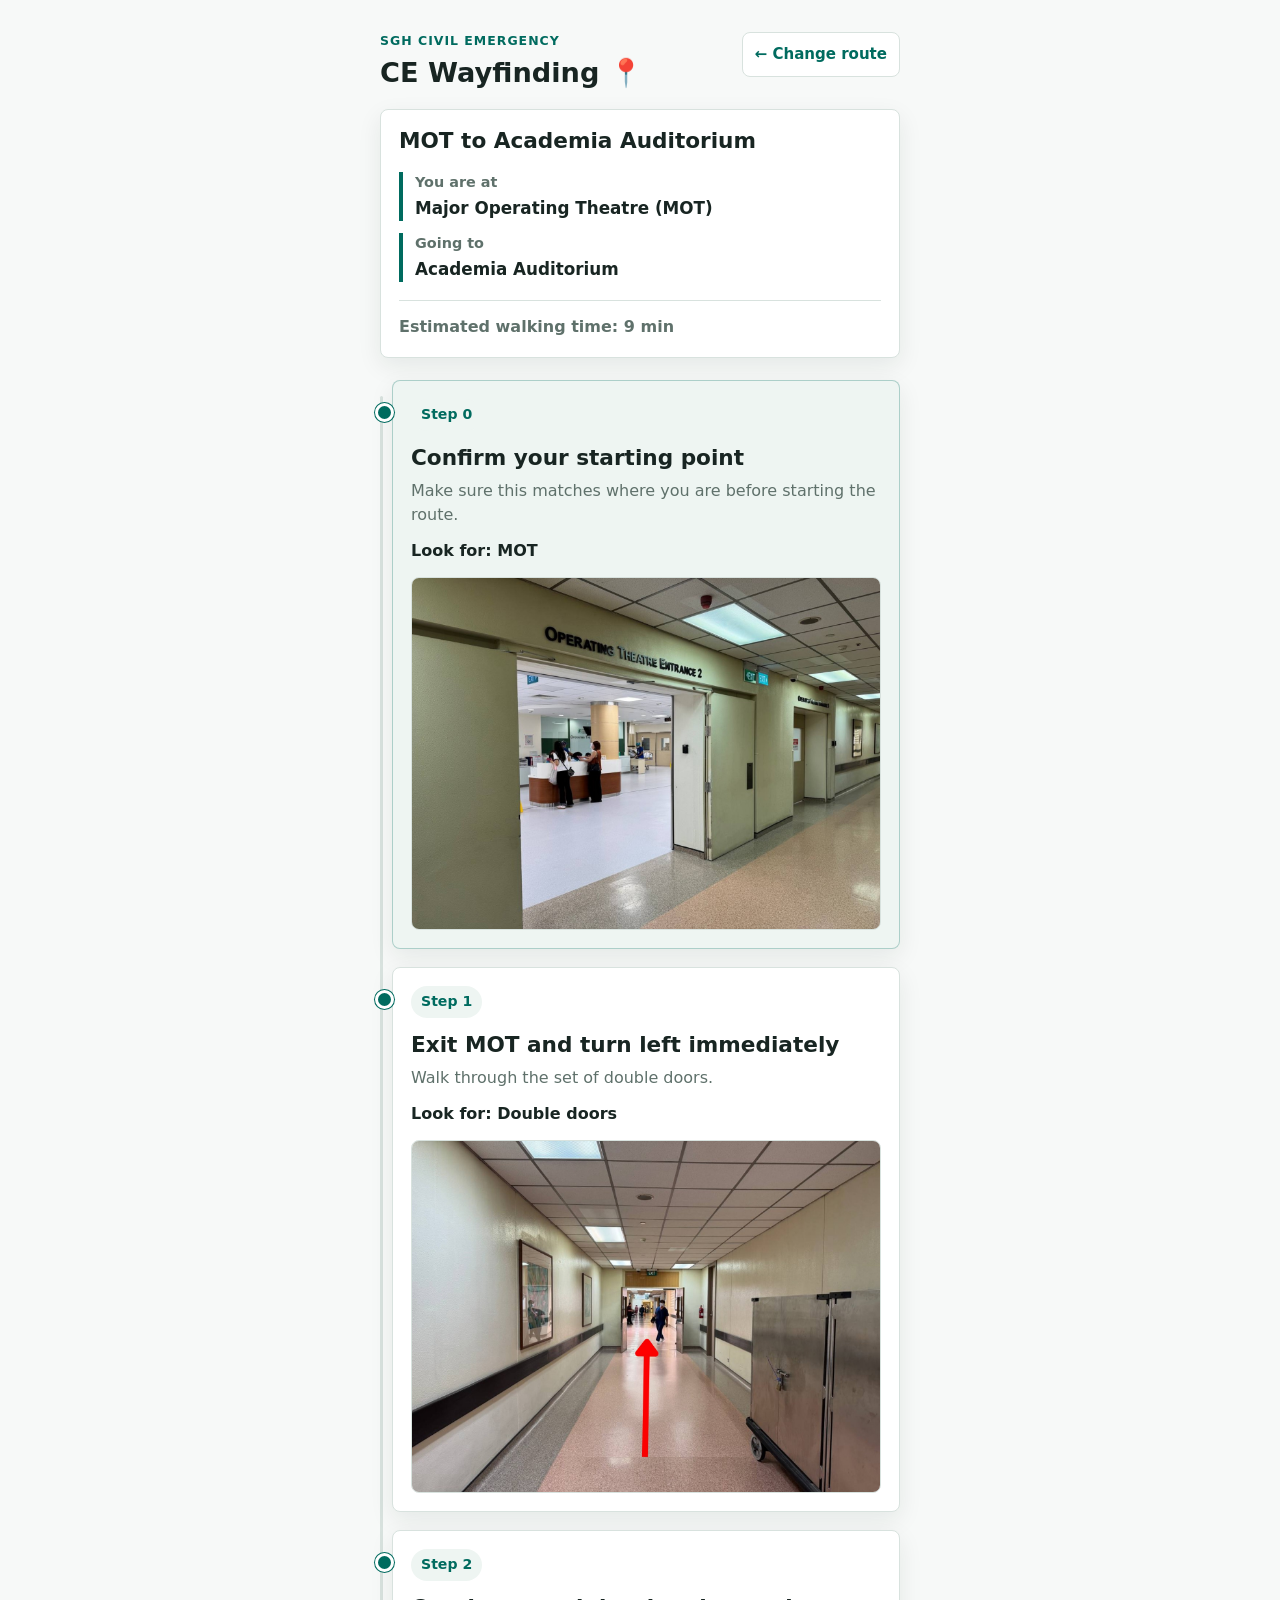
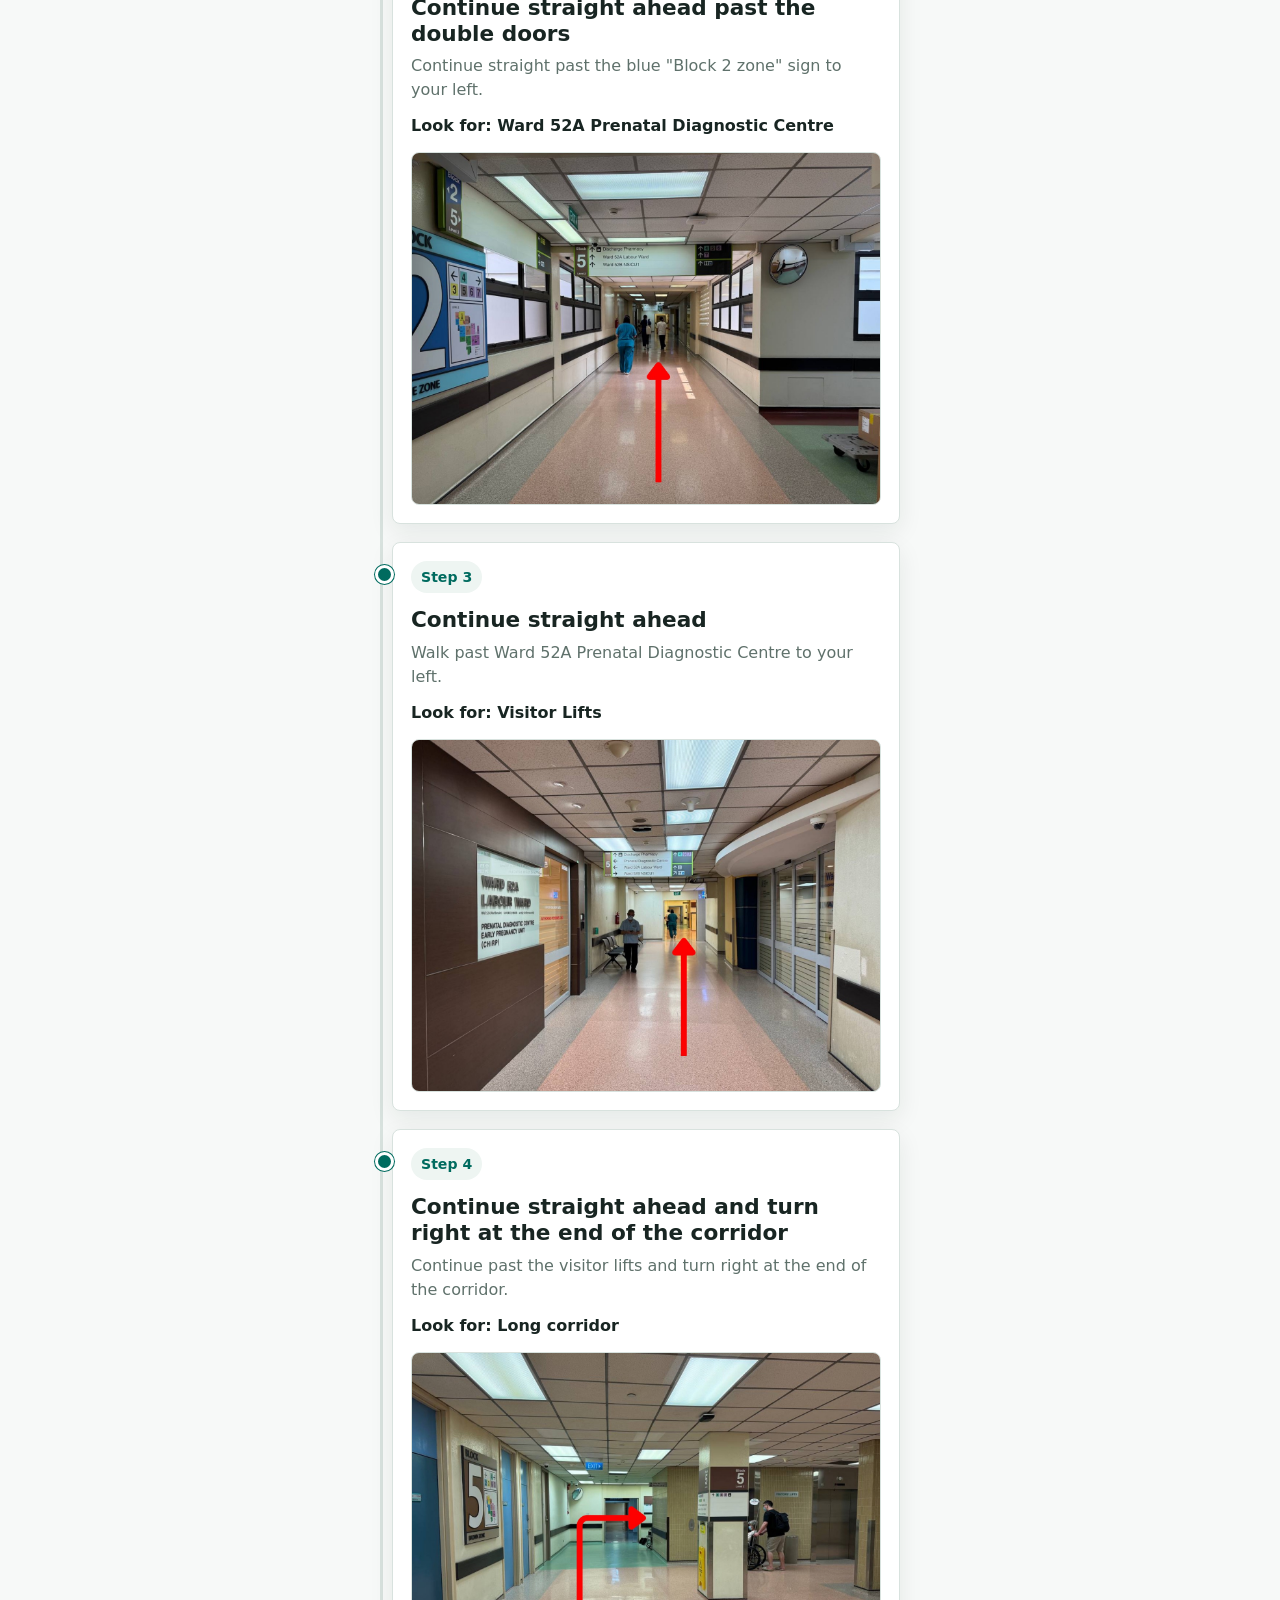
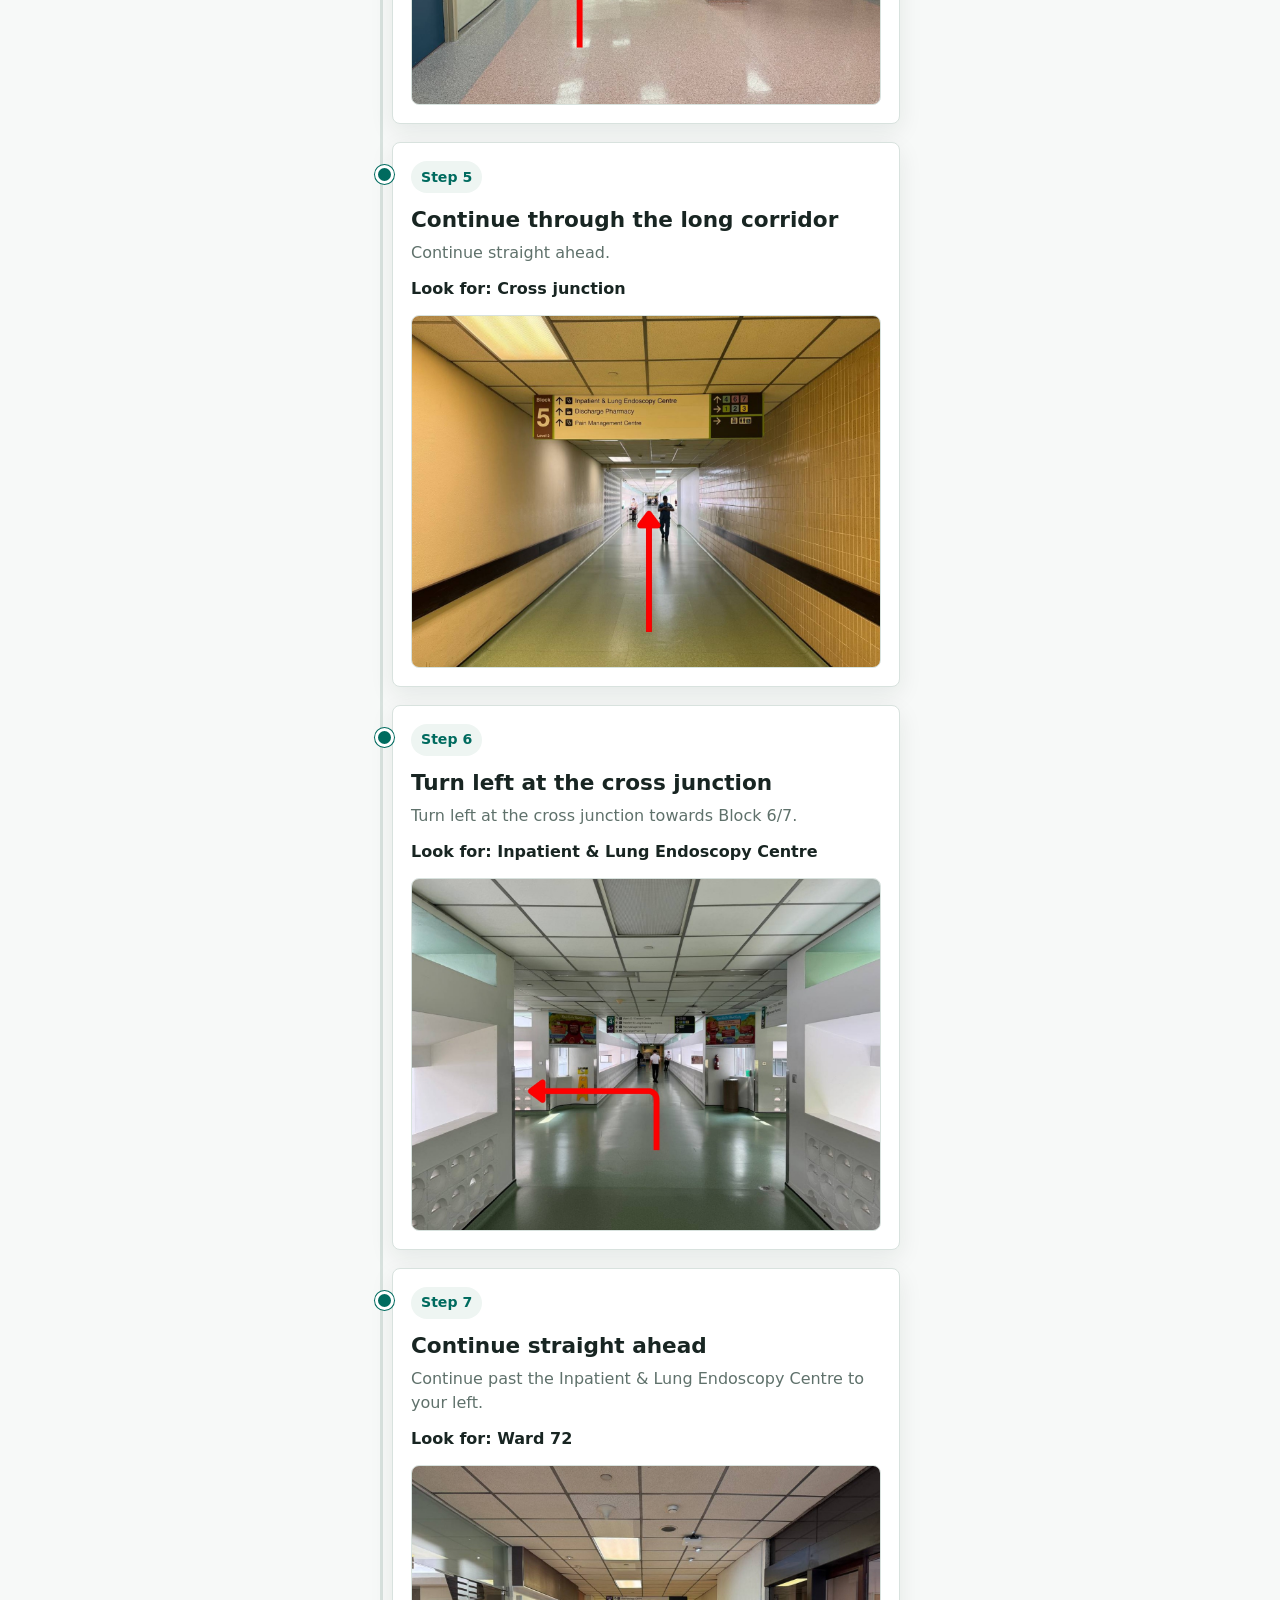
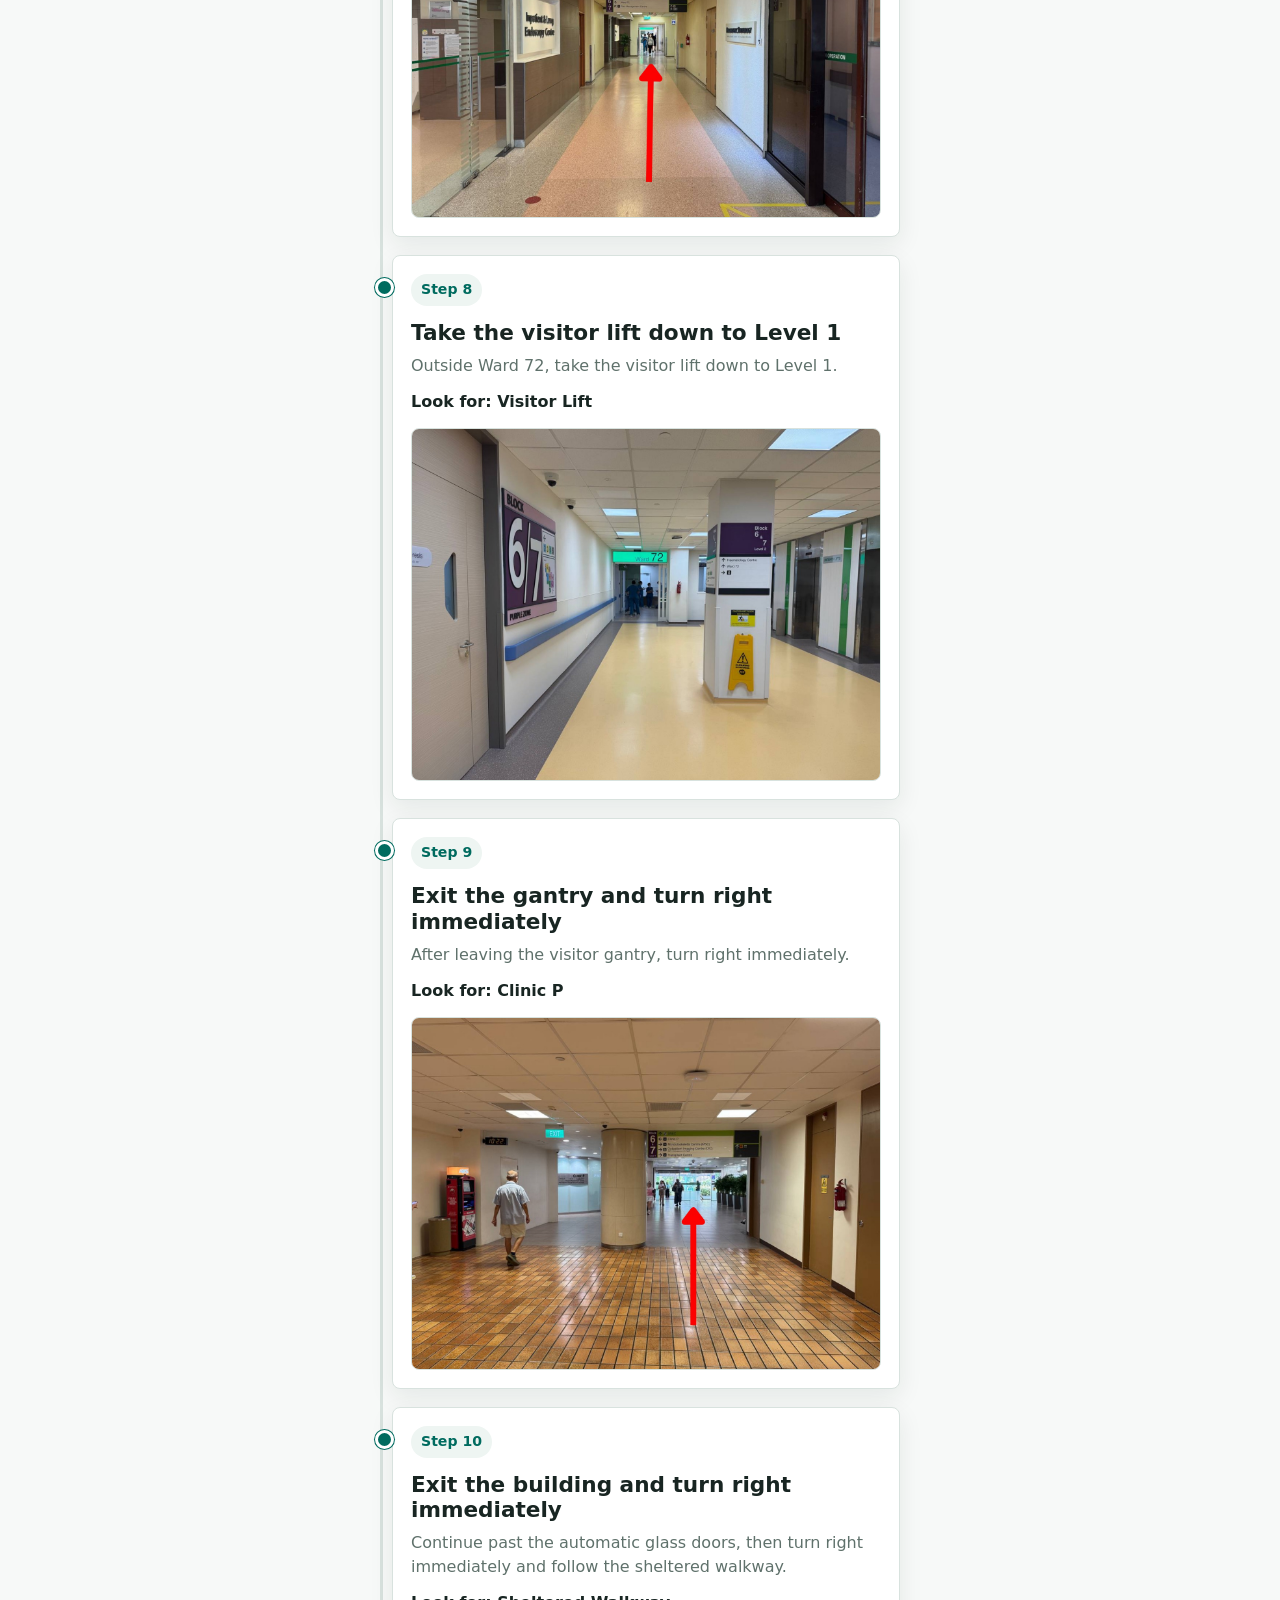
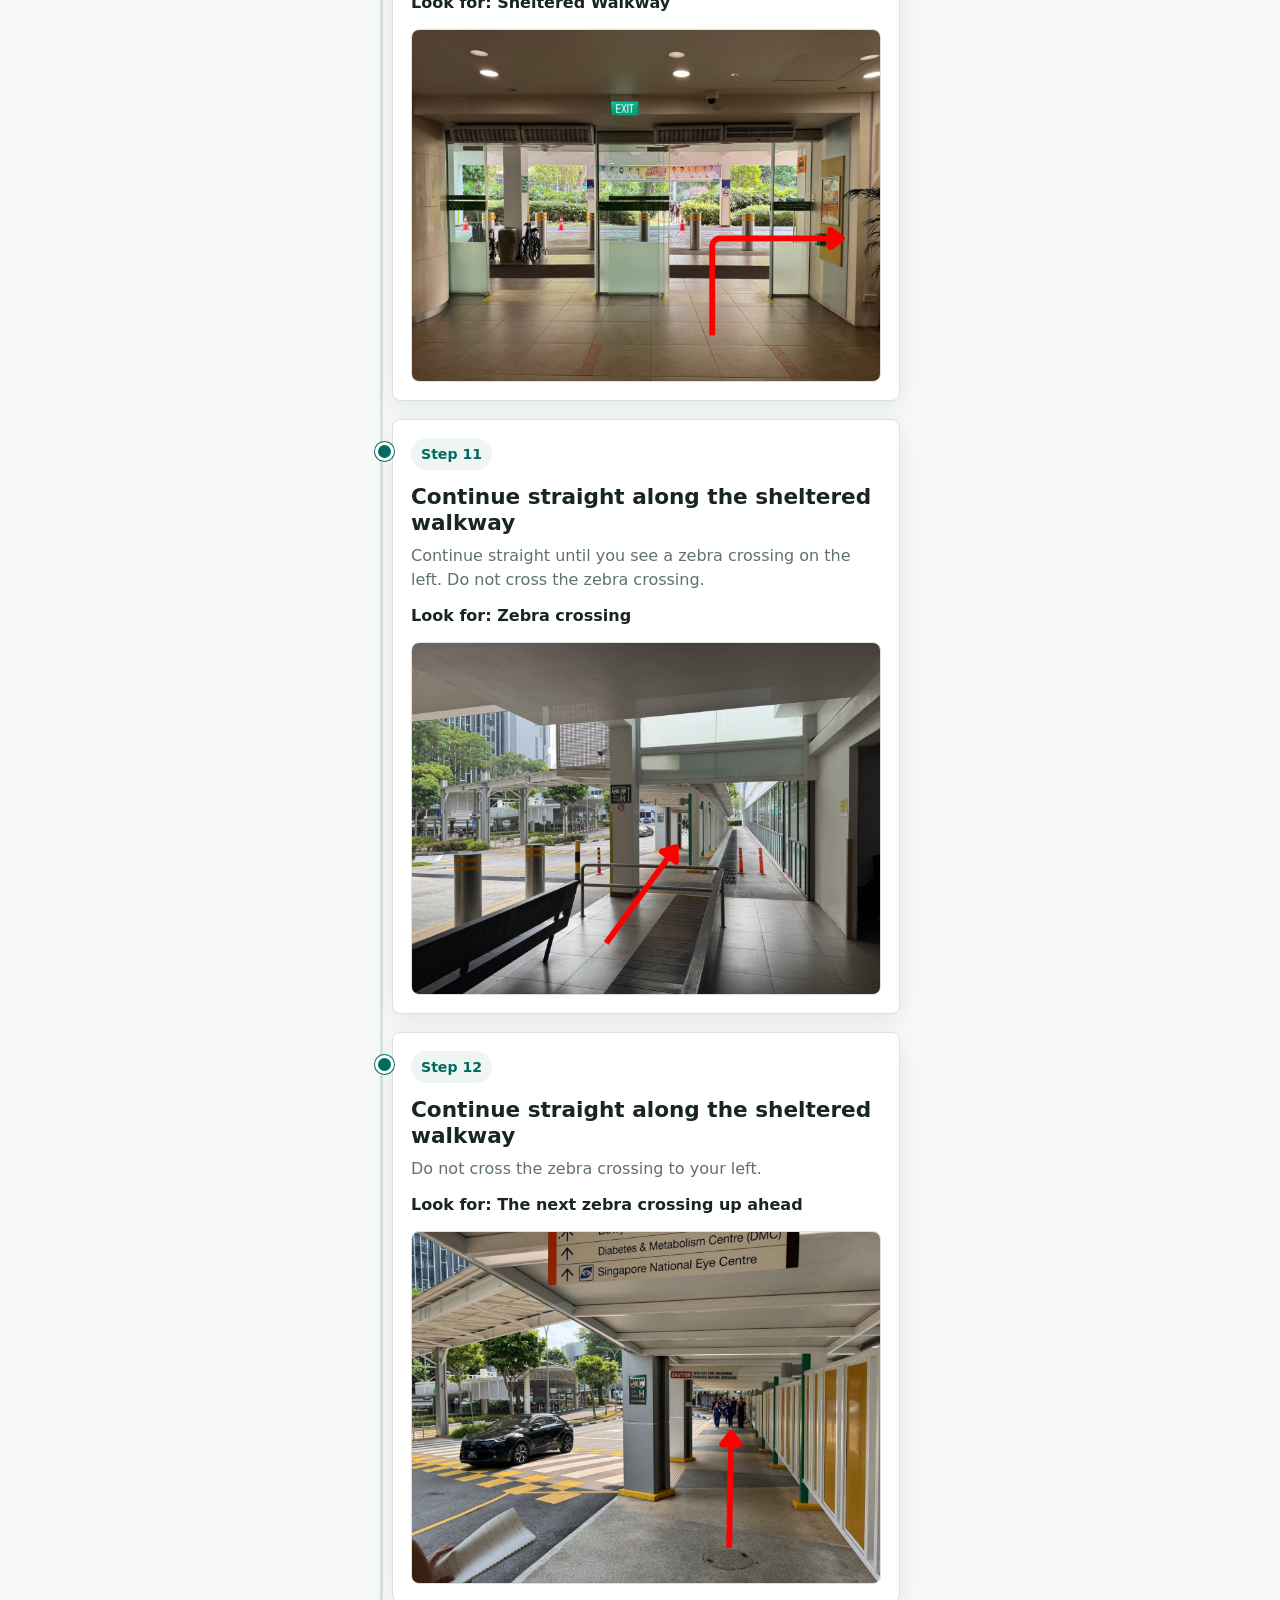
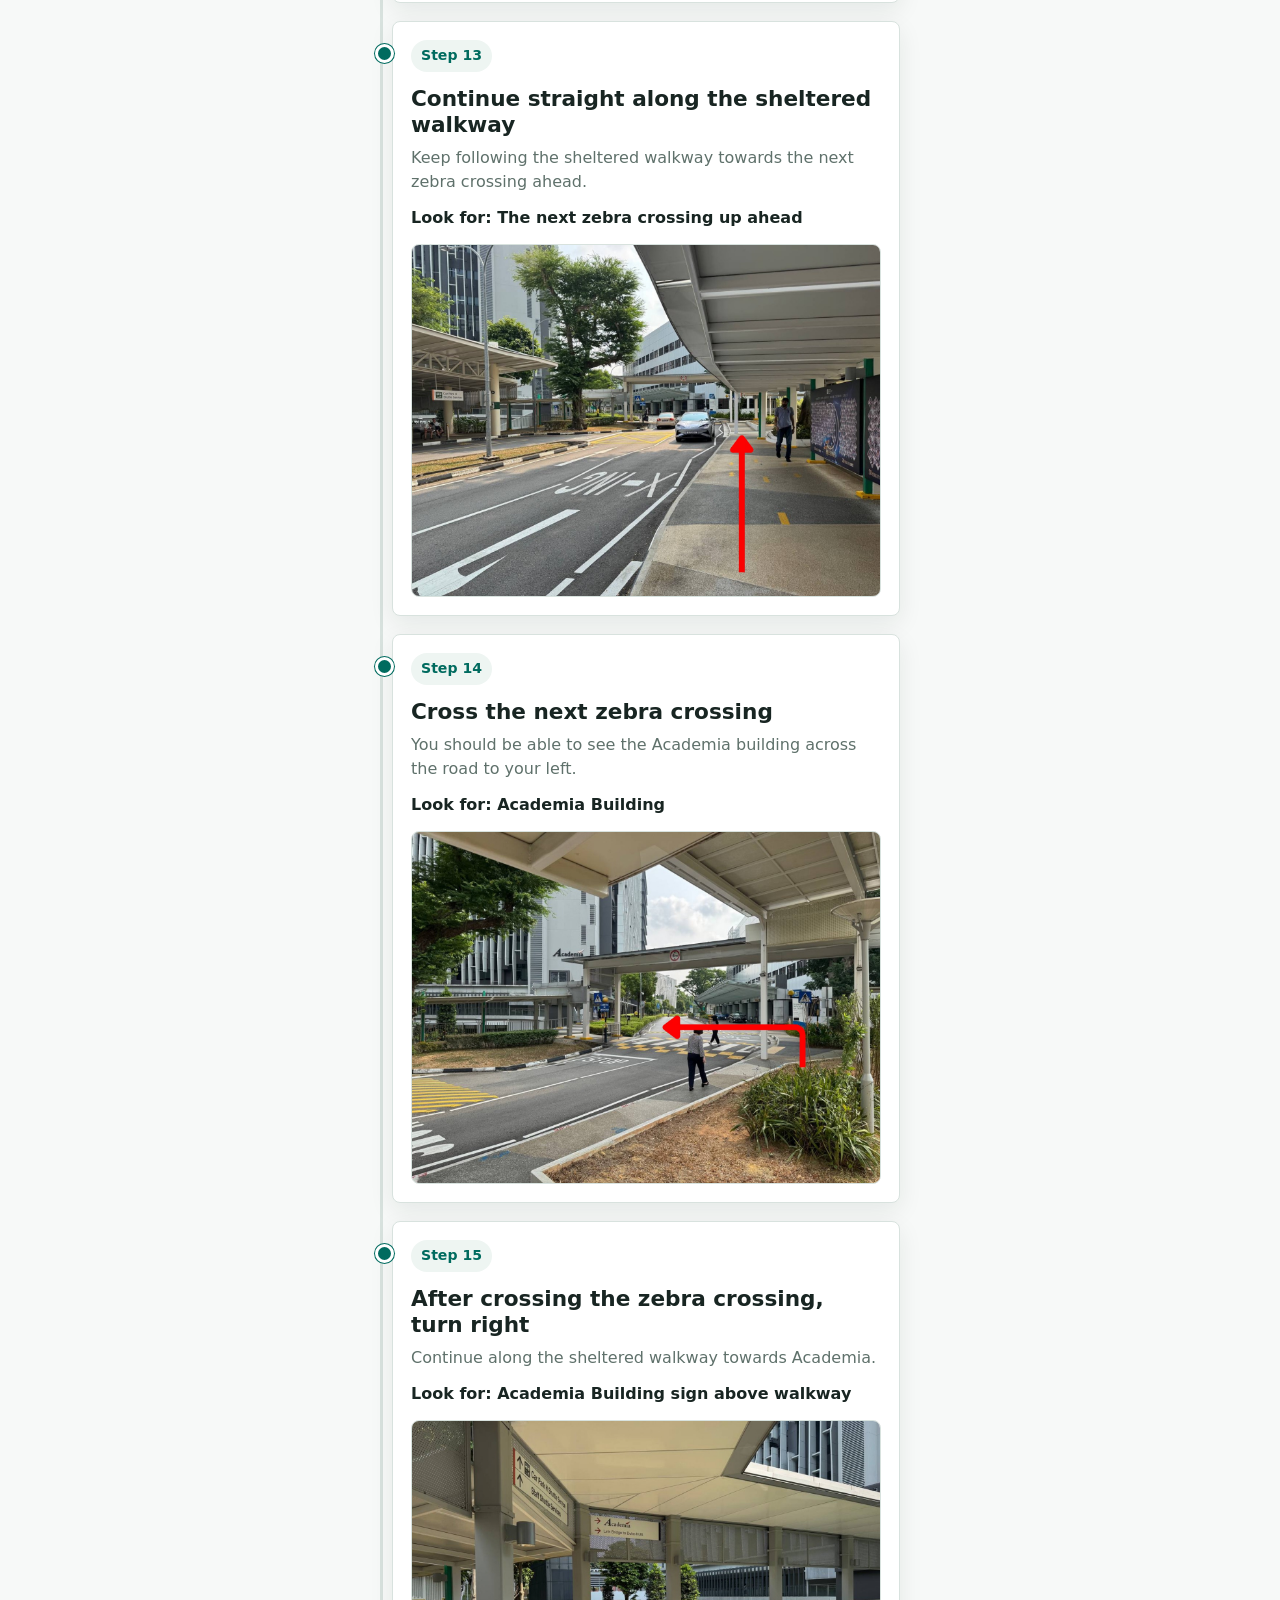
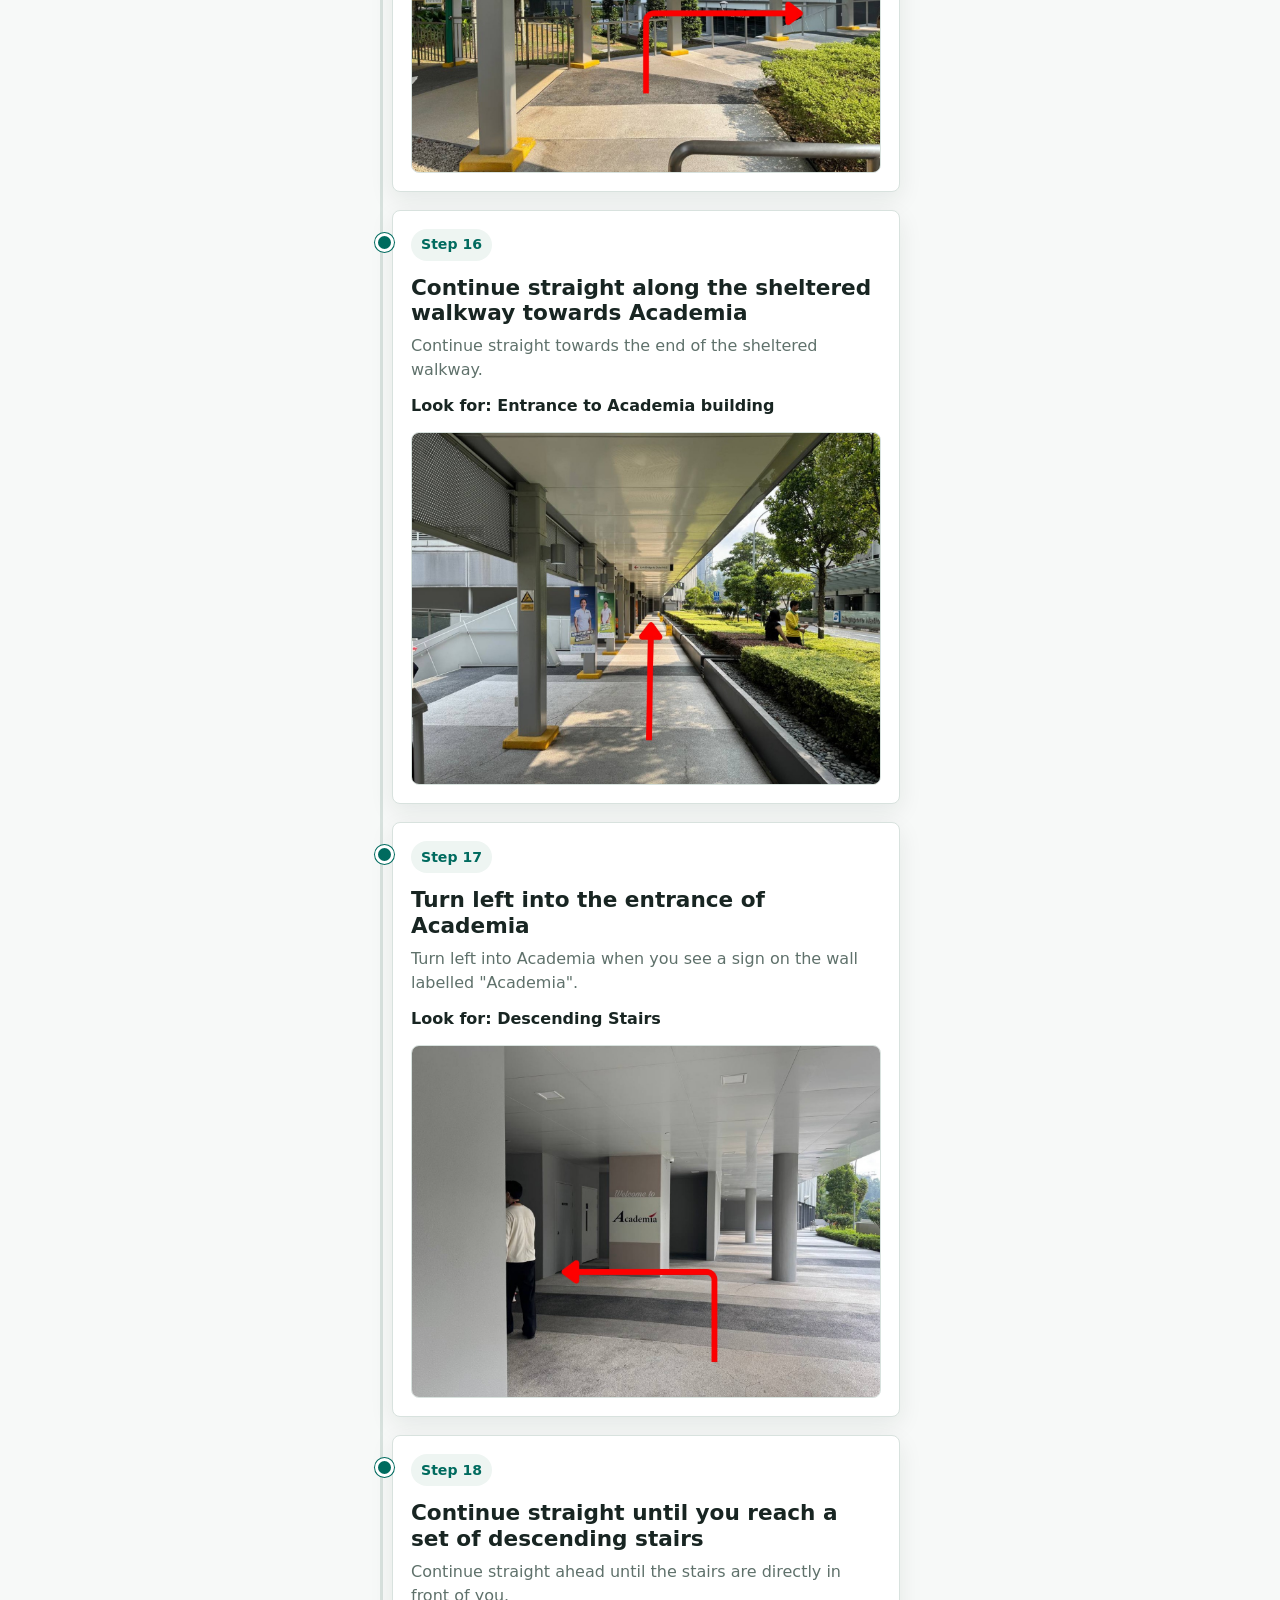
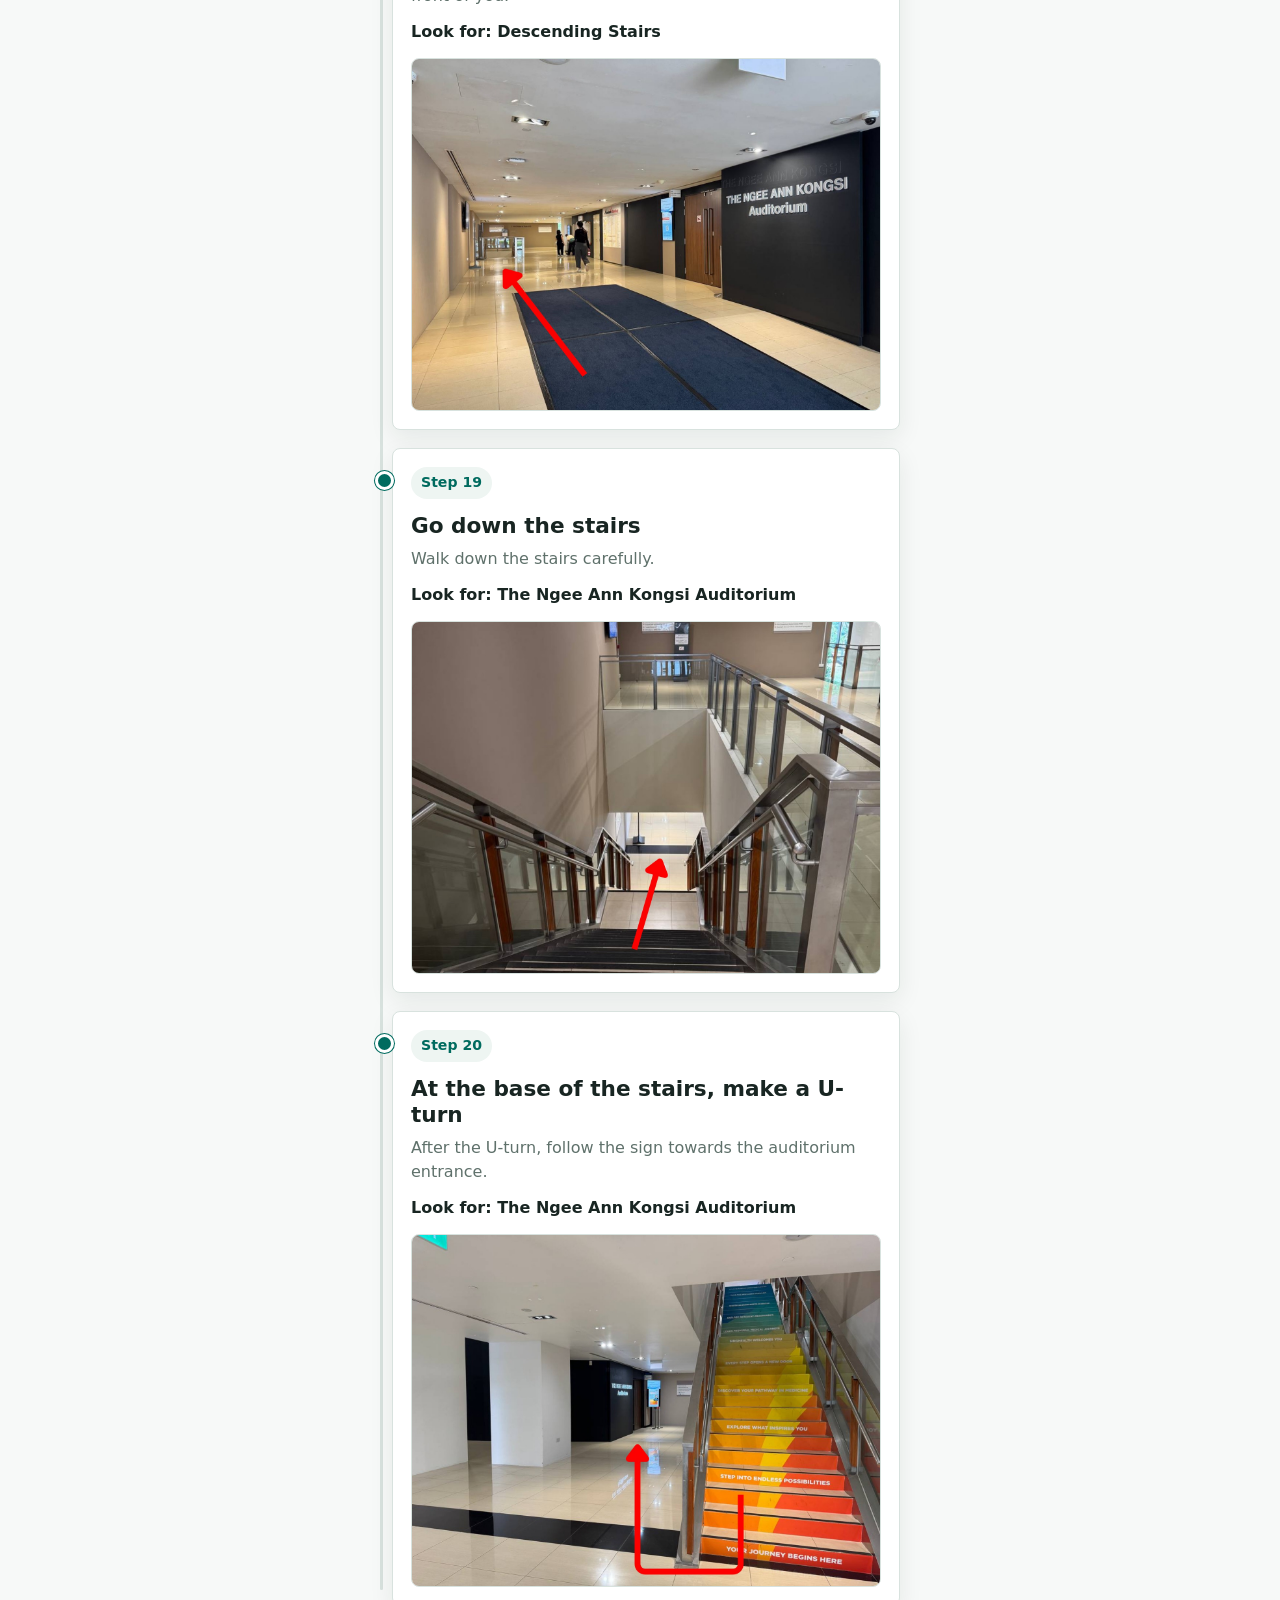
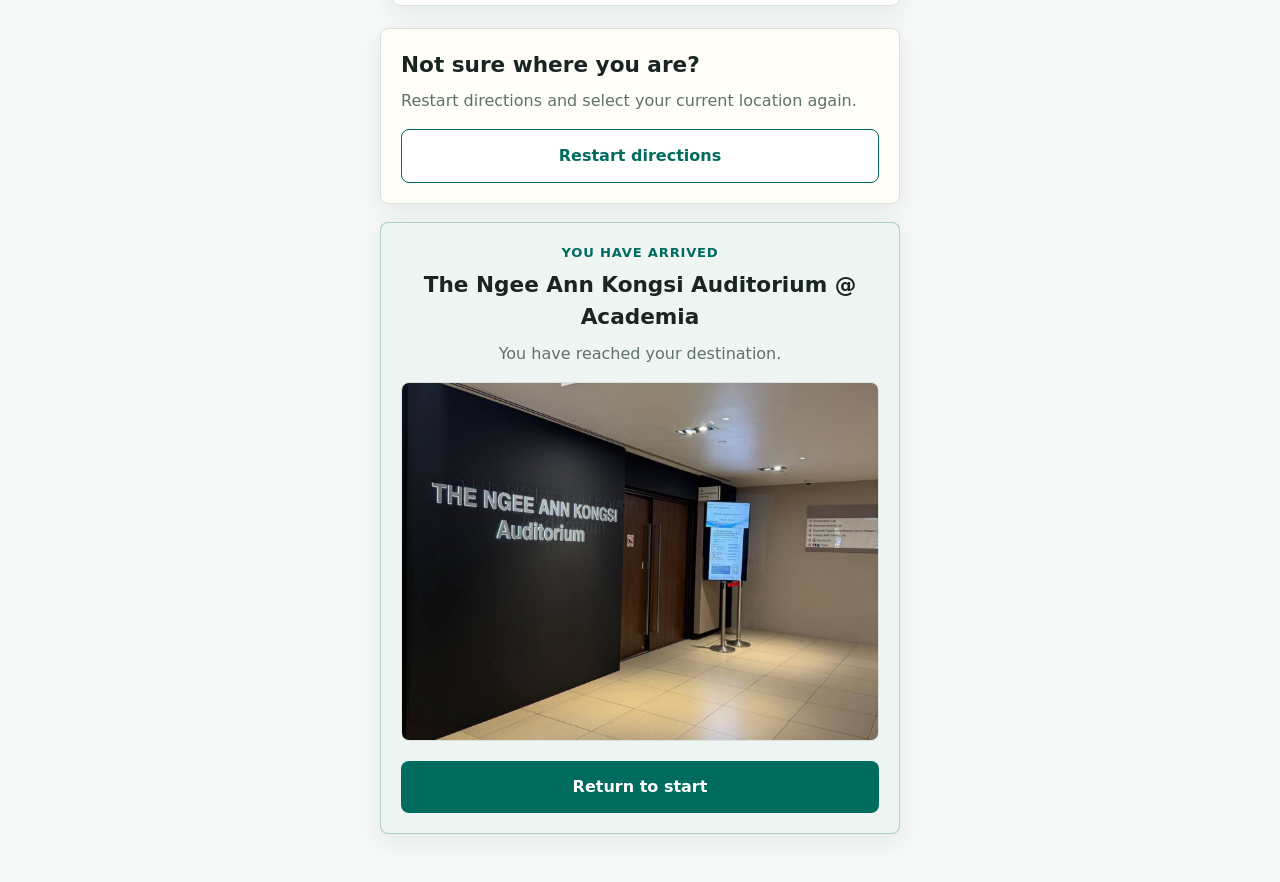
==== commit 6b656f8a: "update new route and time" ====
--- a/mot.html
+++ b/mot.html
@@ -28,7 +28,7 @@
             <strong>Academia Auditorium</strong>
           </div>
         </div>
-        <p class="route-meta">Estimated walking time: X min · Approximately X m</p>
+        <p class="route-meta">Estimated walking time: 9 min</p>
       </section>
 
       <section class="steps-list" aria-label="Route steps">
@@ -37,14 +37,14 @@
           <h3>Confirm your starting point</h3>
           <p>Make sure this matches where you are before starting the route.</p>
           <p class="landmark">Look for: MOT</p>
-          <img src="routeimages/p1_mot/mot.png" alt="Major Operating Theatre (MOT) starting point">
+          <img src="routeimages/p1_mot/mot.jpg" alt="Major Operating Theatre (MOT) starting point">
         </article>
         <article class="step-card">
           <div class="step-marker">Step 1</div>
           <h3>Exit MOT and turn left immediately</h3>
           <p>Walk through the set of double doors.</p>
           <p class="landmark">Look for: Double doors</p>
-          <img src="routeimages/p1_mot/1.png" alt="MOT route step 1">
+          <img src="routeimages/p1_mot/1.jpg" alt="MOT route step 1">
         </article>
 
         <article class="step-card">
@@ -52,7 +52,7 @@
           <h3>Continue straight ahead past the double doors</h3>
           <p>Continue straight past the blue "Block 2 zone" sign to your left.</p>
           <p class="landmark">Look for: Ward 52A Prenatal Diagnostic Centre</p>
-          <img src="routeimages/p1_mot/2.png" alt="MOT route step 2">
+          <img src="routeimages/p1_mot/2.jpg" alt="MOT route step 2">
         </article>
 
         <article class="step-card">
@@ -60,7 +60,7 @@
           <h3>Continue straight ahead</h3>
           <p>Walk past Ward 52A Prenatal Diagnostic Centre to your left.</p>
           <p class="landmark">Look for: Visitor Lifts</p>
-          <img src="routeimages/p1_mot/3.png" alt="MOT route step 3">
+          <img src="routeimages/p1_mot/3.jpg" alt="MOT route step 3">
         </article>
 
         <article class="step-card">
@@ -68,7 +68,7 @@
           <h3>Continue straight ahead and turn right at the end of the corridor</h3>
           <p>Continue past the visitor lifts and turn right at the end of the corridor.</p>
           <p class="landmark">Look for: Long corridor</p>
-          <img src="routeimages/p1_mot/4.png" alt="MOT route step 4">
+          <img src="routeimages/p1_mot/4.jpg" alt="MOT route step 4">
         </article>
 
         <article class="step-card">
@@ -76,7 +76,7 @@
           <h3>Continue through the long corridor</h3>
           <p>Continue straight ahead.</p>
           <p class="landmark">Look for: Cross junction</p>
-          <img src="routeimages/p1_mot/5.png" alt="MOT route step 5">
+          <img src="routeimages/p1_mot/5.jpg" alt="MOT route step 5">
         </article>
 
         <article class="step-card">
@@ -84,7 +84,7 @@
           <h3>Turn left at the cross junction</h3>
           <p>Turn left at the cross junction towards Block 6/7.</p>
           <p class="landmark">Look for: Inpatient & Lung Endoscopy Centre</p>
-          <img src="routeimages/p1_mot/6.png" alt="MOT route step 6">
+          <img src="routeimages/p1_mot/6.jpg" alt="MOT route step 6">
         </article>
 
         <article class="step-card">
@@ -92,7 +92,7 @@
           <h3>Continue straight ahead</h3>
           <p>Continue past the Inpatient & Lung Endoscopy Centre to your left.</p>
           <p class="landmark">Look for: Ward 72</p>
-          <img src="routeimages/p1_mot/7.png" alt="MOT route step 7">
+          <img src="routeimages/p1_mot/7.jpg" alt="MOT route step 7">
         </article>
 
         <article class="step-card">
@@ -100,7 +100,7 @@
           <h3>Take the visitor lift down to Level 1</h3>
           <p>Outside Ward 72, take the visitor lift down to Level 1.</p>
           <p class="landmark">Look for: Visitor Lift</p>
-          <img src="routeimages/p1_mot/8.png" alt="MOT route step 8">
+          <img src="routeimages/p1_mot/8.jpg" alt="MOT route step 8">
         </article>
 
         <article class="step-card">
@@ -108,7 +108,7 @@
           <h3>Exit the gantry and turn right immediately</h3>
           <p>After leaving the visitor gantry, turn right immediately.</p>
           <p class="landmark">Look for: Clinic P</p>
-          <img src="routeimages/p1_mot/9.png" alt="MOT route step 9">
+          <img src="routeimages/p1_mot/9.jpg" alt="MOT route step 9">
         </article>
 
         <article class="step-card">
@@ -116,7 +116,7 @@
           <h3>Exit the building and turn right immediately</h3>
           <p>Continue past the automatic glass doors, then turn right immediately and follow the sheltered walkway.</p>
           <p class="landmark">Look for: Sheltered Walkway</p>
-          <img src="routeimages/p1_mot/10.png" alt="MOT route step 10">
+          <img src="routeimages/p1_mot/10.jpg" alt="MOT route step 10">
         </article>
 
         <article class="step-card">
@@ -124,7 +124,7 @@
           <h3>Continue straight along the sheltered walkway</h3>
           <p>Continue straight until you see a zebra crossing on the left. Do not cross the zebra crossing.</p>
           <p class="landmark">Look for: Zebra crossing</p>
-          <img src="routeimages/p1_mot/11.png" alt="MOT route step 11">
+          <img src="routeimages/p1_mot/11.jpg" alt="MOT route step 11">
         </article>
 
         <article class="step-card">
@@ -132,7 +132,7 @@
           <h3>Continue straight along the sheltered walkway</h3>
           <p>Do not cross the zebra crossing to your left.</p>
           <p class="landmark">Look for: The next zebra crossing up ahead</p>
-          <img src="routeimages/p1_mot/12.png" alt="MOT route step 12">
+          <img src="routeimages/p1_mot/12.jpg" alt="MOT route step 12">
         </article>
 
         <article class="step-card">
@@ -140,7 +140,7 @@
           <h3>Continue straight along the sheltered walkway</h3>
           <p>Keep following the sheltered walkway towards the next zebra crossing ahead.</p>
           <p class="landmark">Look for: The next zebra crossing up ahead</p>
-          <img src="routeimages/p1_mot/13.png" alt="MOT route step 13">
+          <img src="routeimages/p1_mot/13.jpg" alt="MOT route step 13">
         </article>
 
         <article class="step-card">
@@ -148,7 +148,7 @@
           <h3>Cross the next zebra crossing</h3>
           <p>You should be able to see the Academia building across the road to your left.</p>
           <p class="landmark">Look for: Academia Building</p>
-          <img src="routeimages/p1_mot/14.png" alt="MOT route step 14">
+          <img src="routeimages/p1_mot/14.jpg" alt="MOT route step 14">
         </article>
 
         <article class="step-card">
@@ -156,7 +156,7 @@
           <h3>After crossing the zebra crossing, turn right</h3>
           <p>Continue along the sheltered walkway towards Academia.</p>
           <p class="landmark">Look for: Academia Building sign above walkway</p>
-          <img src="routeimages/p1_mot/15.png" alt="MOT route step 15">
+          <img src="routeimages/p1_mot/15.jpg" alt="MOT route step 15">
         </article>
 
         <article class="step-card">
@@ -164,7 +164,7 @@
           <h3>Continue straight along the sheltered walkway towards Academia</h3>
           <p>Continue straight towards the end of the sheltered walkway.</p>
           <p class="landmark">Look for: Entrance to Academia building</p>
-          <img src="routeimages/p1_mot/16.png" alt="MOT route step 16">
+          <img src="routeimages/p1_mot/16.jpg" alt="MOT route step 16">
         </article>
 
         <article class="step-card">
@@ -172,7 +172,7 @@
           <h3>Turn left into the entrance of Academia</h3>
           <p>Turn left into Academia when you see a sign on the wall labelled "Academia".</p>
           <p class="landmark">Look for: Descending Stairs</p>
-          <img src="routeimages/p1_mot/17.png" alt="MOT route step 17">
+          <img src="routeimages/p1_mot/17.jpg" alt="MOT route step 17">
         </article>
 
         <article class="step-card">
@@ -180,7 +180,7 @@
           <h3>Continue straight until you reach a set of descending stairs</h3>
           <p>Continue straight ahead until the stairs are directly in front of you.</p>
           <p class="landmark">Look for: Descending Stairs</p>
-          <img src="routeimages/p1_mot/18.png" alt="MOT route step 18">
+          <img src="routeimages/p1_mot/18.jpg" alt="MOT route step 18">
         </article>
 
         <article class="step-card">
@@ -188,7 +188,7 @@
           <h3>Go down the stairs</h3>
           <p>Walk down the stairs carefully.</p>
           <p class="landmark">Look for: The Ngee Ann Kongsi Auditorium</p>
-          <img src="routeimages/p1_mot/19.png" alt="MOT route step 19">
+          <img src="routeimages/p1_mot/19.jpg" alt="MOT route step 19">
         </article>
 
         <article class="step-card">
@@ -196,7 +196,7 @@
           <h3>At the base of the stairs, make a U-turn</h3>
           <p>After the U-turn, follow the sign towards the auditorium entrance.</p>
           <p class="landmark">Look for: The Ngee Ann Kongsi Auditorium</p>
-          <img src="routeimages/p1_mot/20.png" alt="MOT route step 20">
+          <img src="routeimages/p1_mot/20.jpg" alt="MOT route step 20">
         </article>
       </section>
 
@@ -210,7 +210,7 @@
         <p>You have arrived</p>
         <h2>The Ngee Ann Kongsi Auditorium @ Academia</h2>
         <p>You have reached your destination.</p>
-        <img src="routeimages/p1_mot/academia.png" alt="The Ngee Ann Kongsi Auditorium at Academia destination">
+        <img src="routeimages/p1_mot/academia.jpg" alt="The Ngee Ann Kongsi Auditorium at Academia destination">
         <a class="button primary-button" href="index.html">Return to start</a>
       </section>
     </main>
